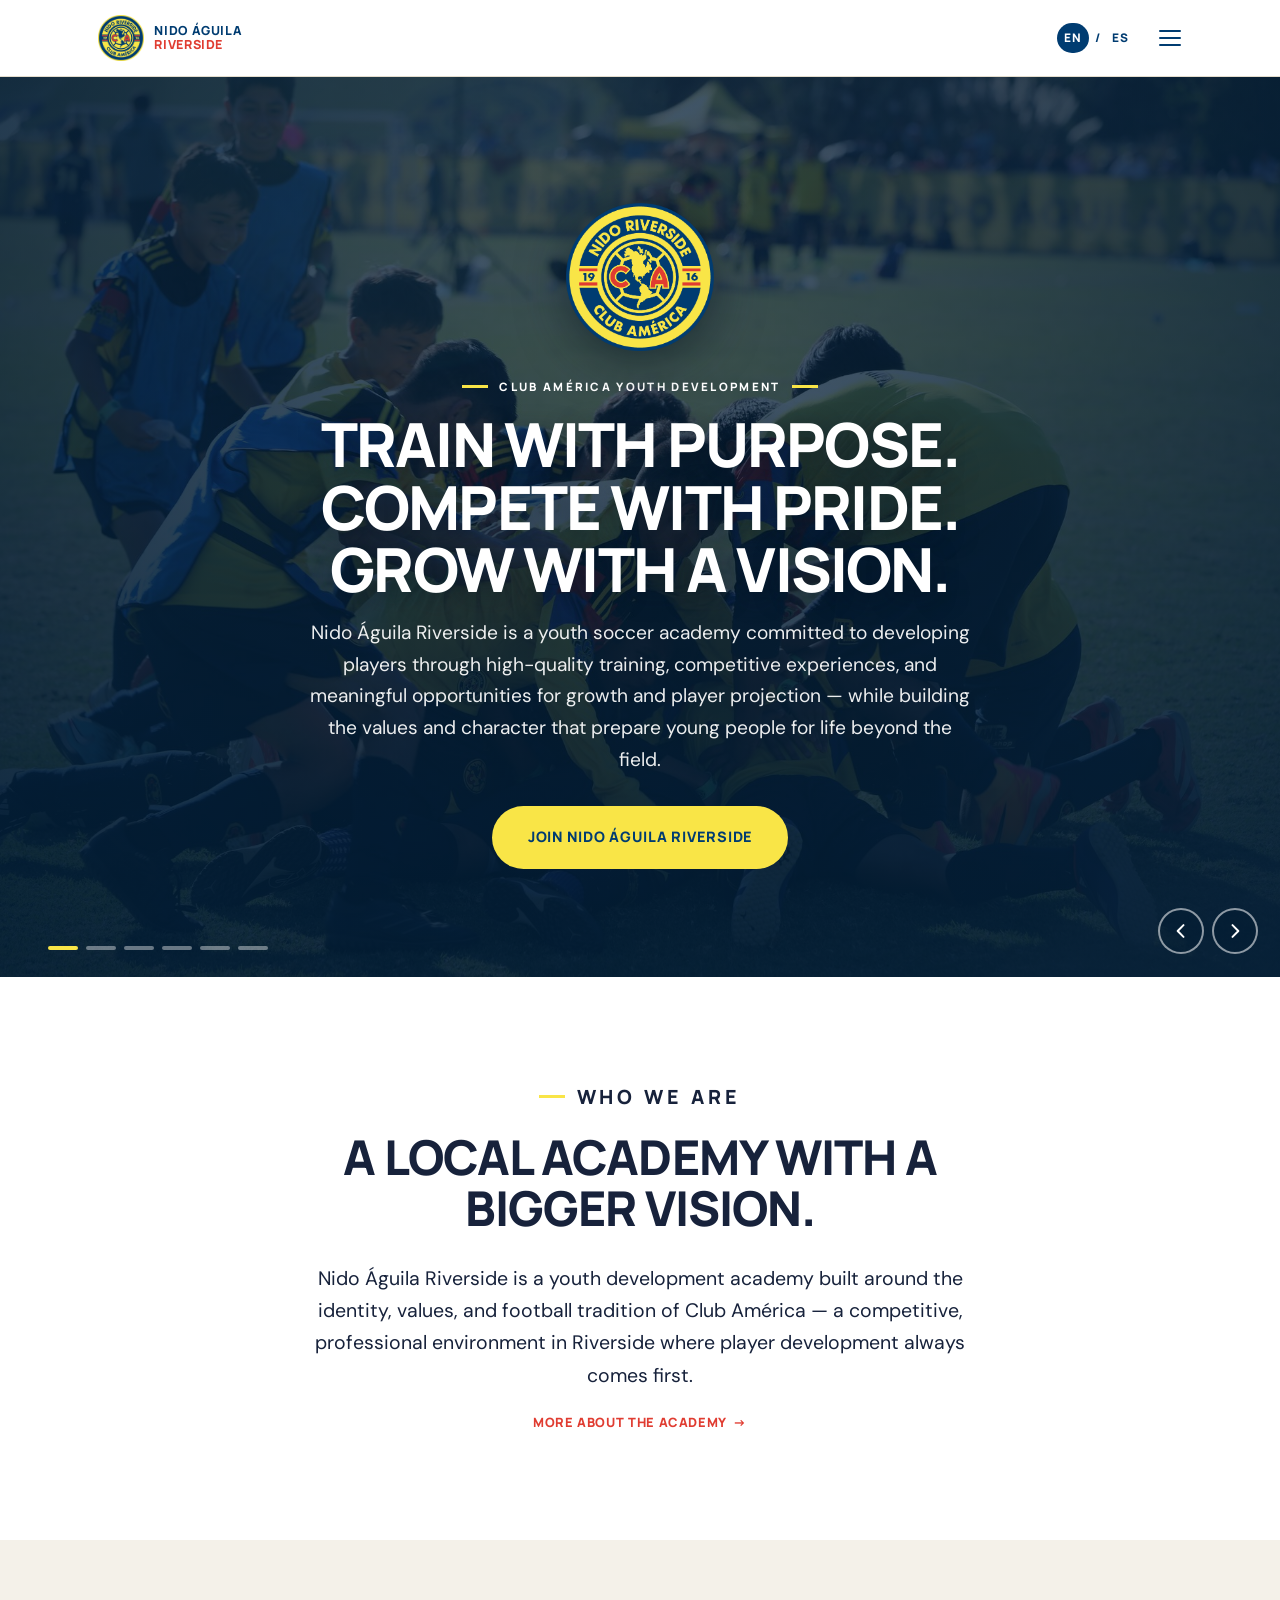
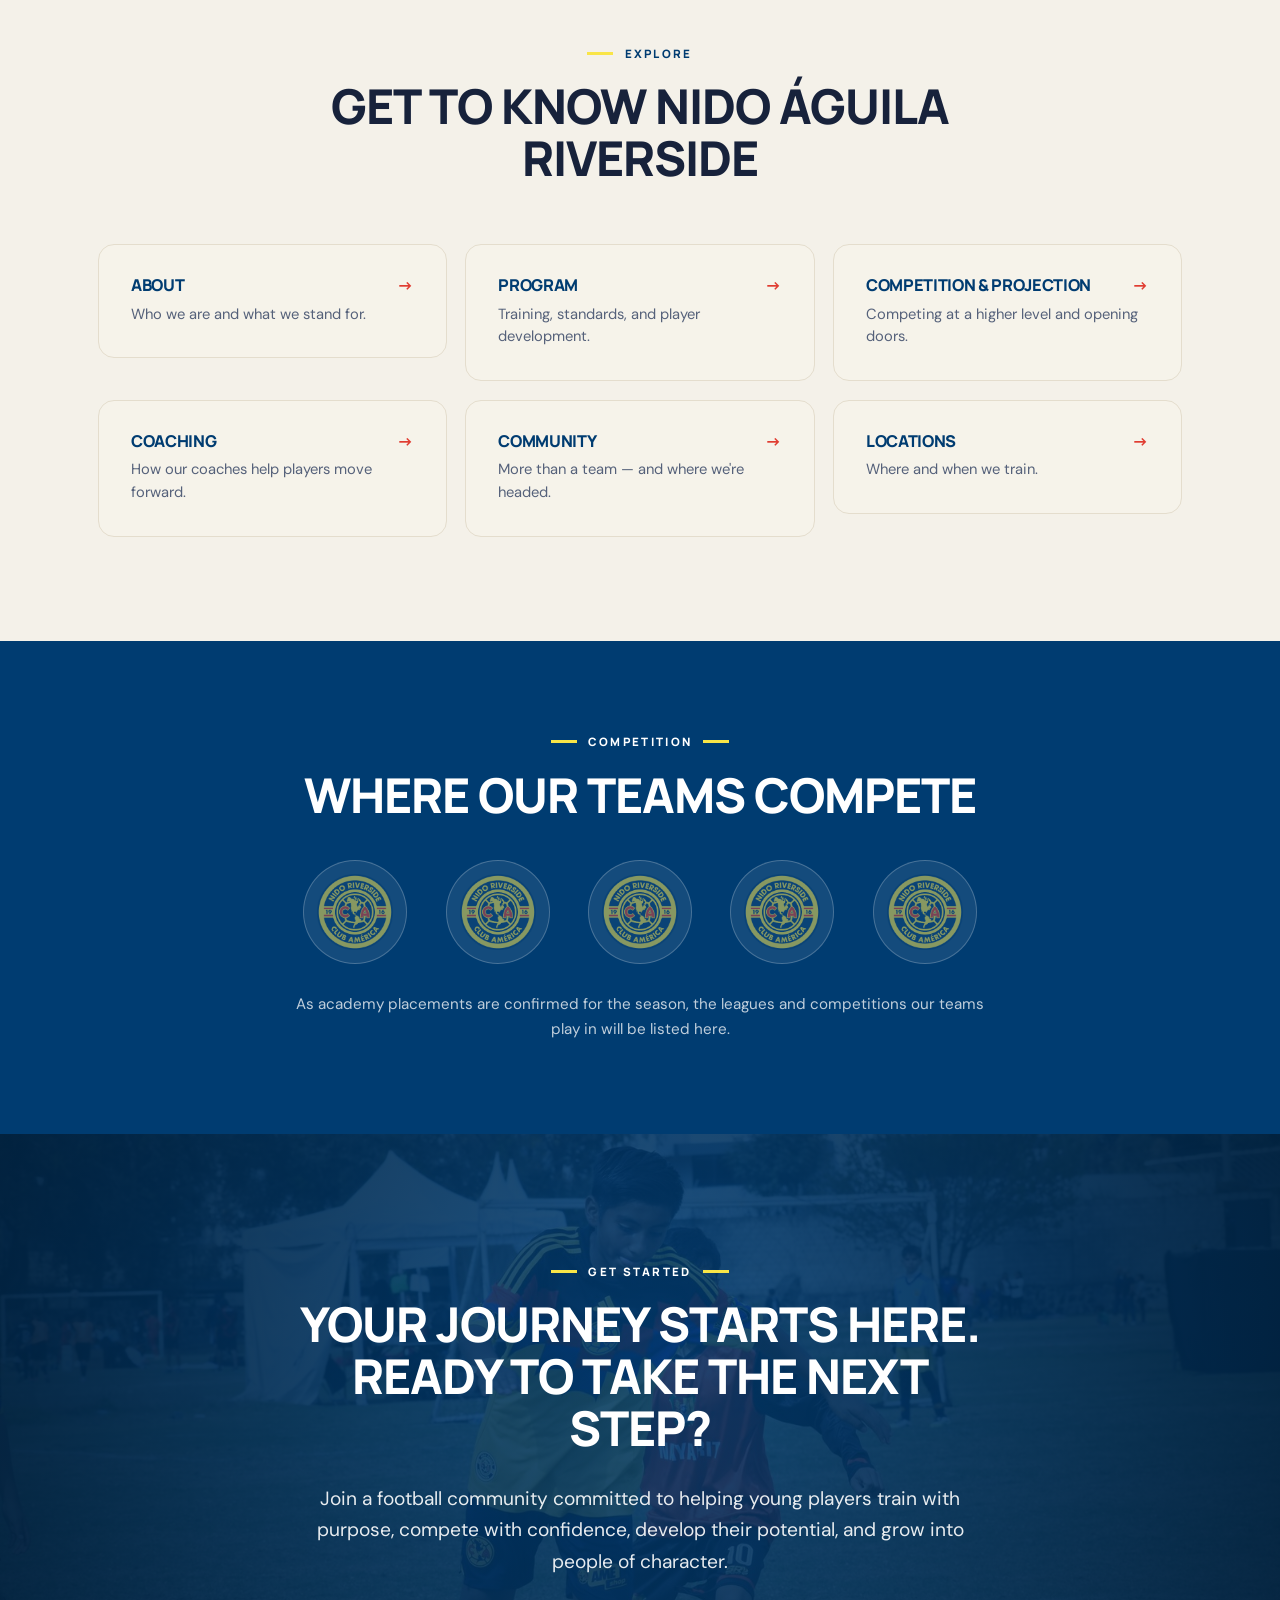
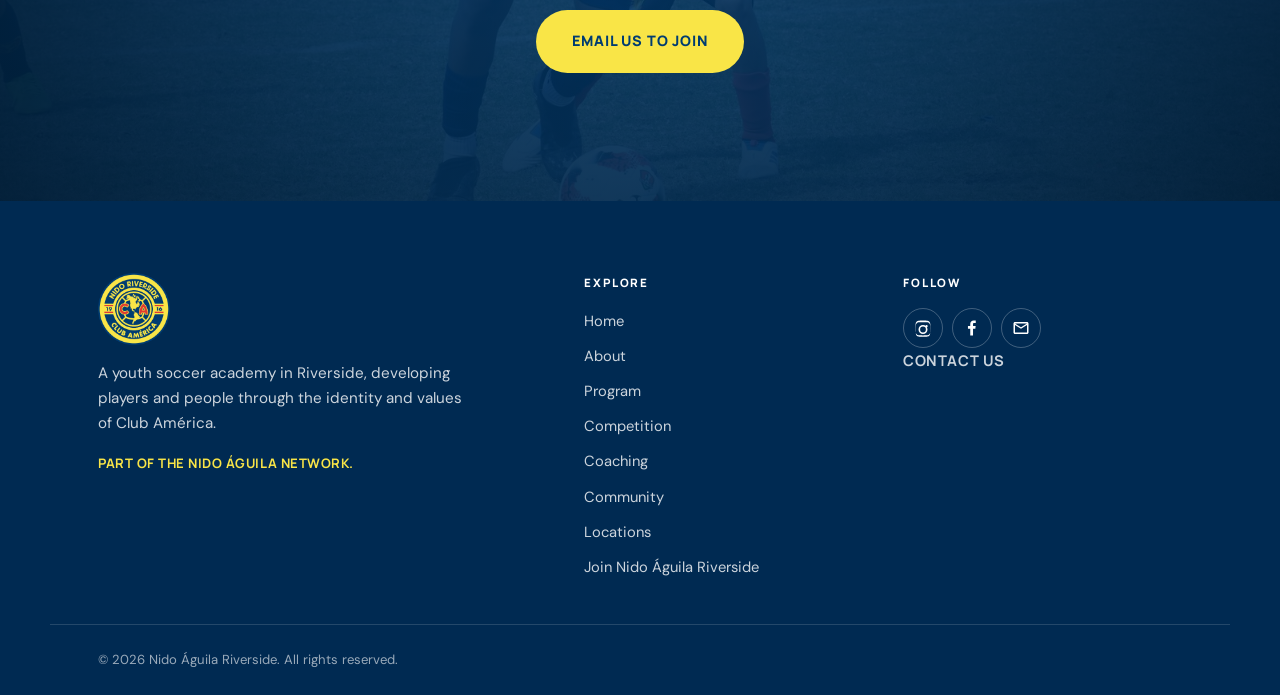
==== index.html @ 348e1729 "change settings" ====
<!doctype html>
<html lang="en">
<head>
  <meta charset="utf-8">
  <meta name="viewport" content="width=device-width, initial-scale=1">
  <title>Nido Águila Riverside | Youth Soccer Academy</title>
  <meta name="description" content="Nido Águila Riverside is a youth soccer academy in Riverside, California, developing players through high-quality training, competition, and the identity and values of Club América.">
  <link rel="canonical" href="https://YOURDOMAIN.com/">

  <meta property="og:type" content="website">
  <meta property="og:title" content="Nido Águila Riverside | Youth Soccer Academy">
  <meta property="og:description" content="Train with purpose. Compete with pride. Grow with a vision. A youth soccer academy in Riverside, California.">
  <meta property="og:url" content="https://YOURDOMAIN.com/">
  <meta property="og:image" content="https://YOURDOMAIN.com/assets/logos/nido-riverside-share.jpg">
  <meta property="og:image:width" content="1200">
  <meta property="og:image:height" content="630">
  <meta name="twitter:card" content="summary_large_image">
  <meta name="theme-color" content="#003c71">

  <link rel="icon" href="assets/favicon.ico" sizes="any">
  <link rel="icon" type="image/png" href="assets/icon-32.png" sizes="32x32">
  <link rel="apple-touch-icon" href="assets/apple-touch-icon.png">

  <link rel="preconnect" href="https://fonts.googleapis.com">
  <link rel="preconnect" href="https://fonts.gstatic.com" crossorigin>
  <link rel="stylesheet" href="https://fonts.googleapis.com/css2?family=DM+Sans:wght@400;500;700&family=Manrope:wght@500;600;700;800&display=swap">
  <link rel="stylesheet" href="css/style.css">

  <script type="application/ld+json">
  {
    "@context": "https://schema.org",
    "@type": "SportsOrganization",
    "name": "Nido Águila Riverside",
    "sport": "Soccer",
    "url": "https://YOURDOMAIN.com/",
    "logo": "https://YOURDOMAIN.com/assets/logos/nido-riverside-crest.png",
    "areaServed": "Riverside, California",
    "address": {
      "@type": "PostalAddress",
      "streetAddress": "Nichols Park, 5505 Dewey Ave",
      "addressLocality": "Riverside",
      "addressRegion": "CA",
      "postalCode": "92504",
      "addressCountry": "US"
    }
  }
  </script>

  <script src="js/layout.js" defer></script>
  <script src="js/i18n.js" defer></script>
  <script src="js/carousel.js" defer></script>
  <script src="js/main.js" defer></script>
</head>
<body data-page="home">
  <a class="skip-link" href="#main">Skip to content</a>

  <main id="main">

    <section class="hero" aria-label="Nido Águila Riverside">
      <div class="hero-carousel" data-carousel>
        <div class="hero-track">
          <img class="hero-slide is-active" alt="Nido Águila Riverside players celebrating a goal together"
               src="assets/pictures/0v1a9546.jpg"
               srcset="assets/pictures/0v1a9546-1024.jpg 1024w, assets/pictures/0v1a9546.jpg 1920w"
               sizes="100vw" width="1920" height="1280" loading="eager" fetchpriority="high">
          <img class="hero-slide" alt="A young player driving forward with the ball during a match"
               src="assets/pictures/dsc08009.jpg"
               srcset="assets/pictures/dsc08009-1024.jpg 1024w, assets/pictures/dsc08009.jpg 1920w"
               sizes="100vw" width="1920" height="1280" loading="lazy">
          <img class="hero-slide" alt="A player striking the ball on a bright training day"
               src="assets/pictures/dsc_0457.jpg"
               srcset="assets/pictures/dsc_0457-1024.jpg 1024w, assets/pictures/dsc_0457.jpg 1920w"
               sizes="100vw" width="1920" height="1280" loading="lazy">
          <img class="hero-slide" alt="Two players competing for the ball in a match"
               src="assets/pictures/dsc_0538.jpg"
               srcset="assets/pictures/dsc_0538-1024.jpg 1024w, assets/pictures/dsc_0538.jpg 1920w"
               sizes="100vw" width="1920" height="1280" loading="lazy">
          <img class="hero-slide" alt="A player dribbling at speed across the field"
               src="assets/pictures/dsc_0633.jpg"
               srcset="assets/pictures/dsc_0633-1024.jpg 1024w, assets/pictures/dsc_0633.jpg 1920w"
               sizes="100vw" width="1920" height="1280" loading="lazy">
          <img class="hero-slide" alt="A young player celebrating with arms wide open"
               src="assets/pictures/hjn06328.jpg"
               srcset="assets/pictures/hjn06328-1024.jpg 1024w, assets/pictures/hjn06328.jpg 1920w"
               sizes="100vw" width="1920" height="1280" loading="lazy">
        </div>

        <button type="button" class="carousel-arrow carousel-prev" data-carousel-prev data-i18n-aria-label="carousel.prev" aria-label="Previous slide">
          <svg viewBox="0 0 24 24" aria-hidden="true"><path d="M15 5l-7 7 7 7"/></svg>
        </button>
        <button type="button" class="carousel-arrow carousel-next" data-carousel-next data-i18n-aria-label="carousel.next" aria-label="Next slide">
          <svg viewBox="0 0 24 24" aria-hidden="true"><path d="M9 5l7 7-7 7"/></svg>
        </button>
        <div class="carousel-dots" data-carousel-dots></div>
      </div>

      <div class="hero-shade"></div>

      <div class="wrap hero-content">
        <img class="hero-crest" src="assets/logos/nido-riverside-crest-light.png" alt="Nido Águila Riverside" width="148" height="148">
        <p class="eyebrow eyebrow-ondark eyebrow-center" data-i18n="hero.eyebrow">Club América Youth Development · Riverside, CA</p>
        <h1 data-i18n="hero.title">Train with purpose. Compete with pride. Grow with a vision.</h1>
        <p class="lead" data-i18n="hero.body"></p>
        <a class="btn btn-primary btn-lg" href="join.html" data-i18n="hero.cta">Join Nido Águila Riverside</a>
      </div>
    </section>

    <section class="section home-intro">
      <div class="wrap">
        <div class="home-intro-inner">
          <p class="eyebrow" data-i18n="home.introEyebrow">Who We Are</p>
          <h2 data-i18n="home.introTitle"></h2>
          <p data-i18n="home.introText"></p>
          <a class="inline-link" href="about.html" data-i18n="home.introCta">More about the academy</a>
        </div>
      </div>
    </section>

    <section class="section section-alt">
      <div class="wrap">
        <header class="section-head section-head-center">
          <p class="eyebrow" data-i18n="explore.eyebrow">Explore</p>
          <h2 data-i18n="explore.title"></h2>
        </header>
        <ul class="explore-grid">
          <li>
            <a class="explore-card" href="about.html">
              <h3 data-i18n="explore.items.0.title"></h3>
              <p data-i18n="explore.items.0.text"></p>
            </a>
          </li>
          <li>
            <a class="explore-card" href="program.html">
              <h3 data-i18n="explore.items.1.title"></h3>
              <p data-i18n="explore.items.1.text"></p>
            </a>
          </li>
          <li>
            <a class="explore-card" href="competition.html">
              <h3 data-i18n="explore.items.2.title"></h3>
              <p data-i18n="explore.items.2.text"></p>
            </a>
          </li>
          <li>
            <a class="explore-card" href="coaching.html">
              <h3 data-i18n="explore.items.3.title"></h3>
              <p data-i18n="explore.items.3.text"></p>
            </a>
          </li>
          <li>
            <a class="explore-card" href="community.html">
              <h3 data-i18n="explore.items.4.title"></h3>
              <p data-i18n="explore.items.4.text"></p>
            </a>
          </li>
          <li>
            <a class="explore-card" href="locations.html">
              <h3 data-i18n="explore.items.5.title"></h3>
              <p data-i18n="explore.items.5.text"></p>
            </a>
          </li>
        </ul>
      </div>
    </section>

    <section class="leagues" id="leagues">
      <div class="wrap">
        <p class="eyebrow eyebrow-center" data-i18n="leagues.eyebrow">Competition</p>
        <h2 data-i18n="leagues.title"></h2>

        <!-- Placeholder badges. When league placements are confirmed, replace the
             src / alt of each item with the real league logo (drop the files in
             assets/logos/) and update the note text in js/i18n.js (leagues.note). -->
        <div class="league-row">
          <span class="league-badge"><img src="assets/logos/nido-riverside-crest-light.png" alt="League to be announced" width="104" height="104"></span>
          <span class="league-badge"><img src="assets/logos/nido-riverside-crest-light.png" alt="League to be announced" width="104" height="104"></span>
          <span class="league-badge"><img src="assets/logos/nido-riverside-crest-light.png" alt="League to be announced" width="104" height="104"></span>
          <span class="league-badge"><img src="assets/logos/nido-riverside-crest-light.png" alt="League to be announced" width="104" height="104"></span>
          <span class="league-badge"><img src="assets/logos/nido-riverside-crest-light.png" alt="League to be announced" width="104" height="104"></span>
        </div>

        <p class="note" data-i18n="leagues.note"></p>
      </div>
    </section>

    <section class="band band-cta">
      <div class="band-media">
        <img src="assets/pictures/dsc_0639.jpg" alt="A player on the ball during a competitive match" width="1600" height="1067" loading="lazy">
      </div>
      <div class="band-shade"></div>
      <div class="wrap band-content">
        <p class="eyebrow eyebrow-ondark eyebrow-center" data-i18n="join.eyebrow">Get Started</p>
        <h2 data-i18n="join.title"></h2>
        <p class="lead" data-i18n="join.body"></p>
        <a class="btn btn-primary btn-lg" href="join.html" data-i18n="join.cta">Join Nido Águila Riverside</a>
      </div>
    </section>

  </main>
</body>
</html>
---- css/style.css ----
/* ==========================================================================
   Nido Águila Riverside
   Palette and type are defined once here. Change these values to reskin
   the whole site. Colours are taken from the Club América / Nido Águila
   visual identity (navy, gold, red).
   ========================================================================== */

:root {
  --color-primary: #003c71;      /* Club América navy */
  --color-primary-deep: #002a52; /* darker navy for footer / hovers */
  --color-accent: #f9e547;       /* Club América gold */
  --color-accent-strong: #ffe94d;
  --color-red: #e03c31;          /* Club América red */

  --color-bg: #ffffff;
  --color-bg-warm: #f4f1e9;      /* warm off-white for alternating bands */
  --color-card: #f6f3ea;
  --color-ink: #17223b;
  --color-ink-soft: #55617a;
  --color-line: #e4ddcd;

  --font-heading: "Manrope", "Segoe UI", system-ui, -apple-system, Arial, sans-serif;
  --font-body: "DM Sans", "Segoe UI", system-ui, -apple-system, Arial, sans-serif;

  --wrap: 1180px;
  --header-h: 76px;
  --radius: 16px;
  --shadow: 0 22px 50px -24px rgba(0, 38, 71, 0.45);
}

/* --------------------------------------------------------------------------
   Base
   -------------------------------------------------------------------------- */

*,
*::before,
*::after {
  box-sizing: border-box;
}

html {
  scroll-behavior: smooth;
  overflow-x: clip;
}

body {
  margin: 0;
  background: var(--color-bg);
  color: var(--color-ink);
  font-family: var(--font-body);
  font-size: 1rem;
  line-height: 1.65;
  -webkit-font-smoothing: antialiased;
  overflow-x: clip;
}

img {
  max-width: 100%;
  height: auto;
  display: block;
}

a {
  color: var(--color-red);
  text-decoration-thickness: 1px;
  text-underline-offset: 2px;
}

h1,
h2,
h3 {
  font-family: var(--font-heading);
  font-weight: 800;
  line-height: 1.08;
  letter-spacing: -0.02em;
  text-transform: uppercase;
  margin: 0 0 0.6em;
}

h1 {
  font-size: clamp(2rem, 1.4rem + 3vw, 3.9rem);
  letter-spacing: -0.03em;
  line-height: 1.03;
}

h2 {
  font-size: clamp(1.85rem, 1.4rem + 2.1vw, 3rem);
}

p {
  margin: 0 0 1.1rem;
}

.wrap {
  width: 100%;
  max-width: var(--wrap);
  margin-inline: auto;
  padding-inline: clamp(20px, 5vw, 48px);
}

.skip-link {
  position: absolute;
  left: 16px;
  top: -60px;
  z-index: 200;
  background: var(--color-primary);
  color: #fff;
  padding: 10px 16px;
  border-radius: 0 0 8px 8px;
  text-decoration: none;
  transition: top 0.2s ease;
}

.skip-link:focus {
  top: 0;
}

/* --------------------------------------------------------------------------
   Shared pieces
   -------------------------------------------------------------------------- */

.eyebrow {
  display: flex;
  align-items: center;
  gap: 0.7rem;
  margin: 0 0 1.1rem;
  font-family: var(--font-heading);
  font-weight: 800;
  font-size: 0.72rem;
  letter-spacing: 0.2em;
  text-transform: uppercase;
  color: var(--color-primary);
}

.eyebrow::before {
  content: "";
  width: 26px;
  height: 3px;
  background: var(--color-accent);
  flex: none;
}

.eyebrow-ondark {
  color: #fff;
}

.eyebrow-center {
  justify-content: center;
}

.eyebrow-center::after {
  content: "";
  width: 26px;
  height: 3px;
  background: var(--color-accent);
  flex: none;
}

.lead {
  font-size: clamp(1.02rem, 0.98rem + 0.3vw, 1.2rem);
  line-height: 1.65;
  max-width: 60ch;
}

.btn {
  display: inline-flex;
  align-items: center;
  justify-content: center;
  gap: 0.5rem;
  font-family: var(--font-heading);
  font-weight: 800;
  font-size: 0.82rem;
  letter-spacing: 0.06em;
  text-transform: uppercase;
  padding: 0.95rem 1.7rem;
  border-radius: 999px;
  border: 2px solid var(--color-primary);
  background: var(--color-accent);
  color: var(--color-primary);
  text-decoration: none;
  white-space: nowrap;
  cursor: pointer;
  transition: transform 0.15s ease, background-color 0.15s ease, color 0.15s ease, box-shadow 0.15s ease;
}

.btn:hover {
  background: var(--color-primary);
  color: #fff;
  transform: translateY(-2px);
}

.btn:focus-visible {
  outline: 3px solid var(--color-primary);
  outline-offset: 3px;
}

.btn-lg {
  padding: 1.1rem 2.1rem;
  font-size: 0.9rem;
}

main > section[id] {
  scroll-margin-top: calc(var(--header-h) + 14px);
}

.section {
  padding: clamp(3.75rem, 2.5rem + 5vw, 7rem) 0;
}

.section-alt {
  background: var(--color-bg-warm);
}

.section-head {
  max-width: 46rem;
  margin-bottom: clamp(2.25rem, 1.5rem + 3vw, 3.75rem);
}

.section-head h2 {
  margin-bottom: 0;
}

/* --------------------------------------------------------------------------
   Header / navigation
   -------------------------------------------------------------------------- */

.site-header {
  position: sticky;
  top: 0;
  z-index: 100;
  background: #ffffff;
  border-bottom: 1px solid var(--color-line);
  transition: box-shadow 0.2s ease;
}

.site-header.is-scrolled {
  box-shadow: 0 10px 30px -18px rgba(0, 38, 71, 0.5);
}

.header-inner {
  display: flex;
  align-items: center;
  gap: 1.5rem;
  min-height: var(--header-h);
}

.brand {
  display: flex;
  align-items: center;
  gap: 0.65rem;
  text-decoration: none;
  color: var(--color-primary);
  flex: none;
}

.brand img {
  width: 46px;
  height: 46px;
}

.brand-text {
  display: flex;
  flex-direction: column;
  font-family: var(--font-heading);
  font-weight: 800;
  font-size: 0.78rem;
  line-height: 1.15;
  letter-spacing: 0.05em;
  text-transform: uppercase;
}

.brand-text strong {
  color: var(--color-red);
  font-weight: 800;
}

.site-nav {
  display: flex;
  align-items: center;
  gap: 1.6rem;
  margin-left: auto;
}

.site-nav ul {
  display: flex;
  align-items: center;
  gap: 1.4rem;
  margin: 0;
  padding: 0;
  list-style: none;
}

.site-nav ul a {
  position: relative;
  font-family: var(--font-heading);
  font-weight: 700;
  font-size: 0.76rem;
  letter-spacing: 0.05em;
  text-transform: uppercase;
  text-decoration: none;
  color: var(--color-primary);
  padding: 0.35rem 0;
}

.site-nav ul a::after {
  content: "";
  position: absolute;
  left: 0;
  bottom: 0;
  width: 100%;
  height: 3px;
  background: var(--color-accent);
  transform: scaleX(0);
  transform-origin: left;
  transition: transform 0.2s ease;
}

.site-nav ul a:hover {
  color: var(--color-red);
}

.site-nav ul a.is-current {
  color: var(--color-primary);
}

.site-nav ul a.is-active::after,
.site-nav ul a.is-current::after {
  transform: scaleX(1);
}

.nav-cta {
  padding: 0.62rem 1.15rem;
  font-size: 0.72rem;
}

.header-tools {
  display: flex;
  align-items: center;
  gap: 0.75rem;
  flex: none;
}

.lang-switch {
  display: inline-flex;
  align-items: center;
  gap: 0.35rem;
  font-family: var(--font-heading);
  font-weight: 800;
  font-size: 0.74rem;
  color: var(--color-primary);
}

.lang-switch button {
  border: 0;
  background: transparent;
  color: inherit;
  font: inherit;
  letter-spacing: 0.06em;
  padding: 0.3rem 0.45rem;
  border-radius: 999px;
  cursor: pointer;
  transition: background-color 0.15s ease, color 0.15s ease;
}

.lang-switch button:hover {
  color: var(--color-red);
}

.lang-switch button.is-active {
  background: var(--color-primary);
  color: #fff;
}

.lang-switch button:focus-visible {
  outline: 2px solid var(--color-primary);
  outline-offset: 2px;
}

.menu-toggle {
  display: none;
  width: 44px;
  height: 44px;
  border: 0;
  background: transparent;
  align-items: center;
  justify-content: center;
  cursor: pointer;
}

.menu-icon {
  position: relative;
  display: block;
  width: 22px;
  height: 2px;
  background: var(--color-primary);
  border-radius: 2px;
  transition: background-color 0.2s ease;
}

.menu-icon::before,
.menu-icon::after {
  content: "";
  position: absolute;
  left: 0;
  width: 22px;
  height: 2px;
  background: var(--color-primary);
  border-radius: 2px;
  transition: transform 0.25s ease;
}

.menu-icon::before {
  top: -7px;
}

.menu-icon::after {
  top: 7px;
}

.menu-toggle[aria-expanded="true"] .menu-icon {
  background: transparent;
}

.menu-toggle[aria-expanded="true"] .menu-icon::before {
  transform: translateY(7px) rotate(45deg);
}

.menu-toggle[aria-expanded="true"] .menu-icon::after {
  transform: translateY(-7px) rotate(-45deg);
}

.nav-backdrop {
  display: none;
}

/* --------------------------------------------------------------------------
   Hero
   -------------------------------------------------------------------------- */

.hero {
  position: relative;
  display: flex;
  align-items: center;
  justify-content: center;
  min-height: min(92vh, 880px);
  background: var(--color-primary);
  color: #fff;
  overflow: hidden;
  text-align: center;
}

.hero-carousel,
.hero-track {
  position: absolute;
  inset: 0;
}

.hero-slide {
  position: absolute;
  inset: 0;
  width: 100%;
  height: 100%;
  object-fit: cover;
  opacity: 0;
  transition: opacity 1s ease;
}

.hero-slide.is-active {
  opacity: 1;
}

.hero-shade {
  position: absolute;
  inset: 0;
  background:
    linear-gradient(rgba(0, 27, 51, 0.58), rgba(0, 27, 51, 0.82)),
    radial-gradient(circle at 50% 42%, rgba(0, 27, 51, 0.15), rgba(0, 27, 51, 0.72));
}

.hero-content {
  position: relative;
  z-index: 2;
  min-width: 0;
  max-width: 760px;
  margin-inline: auto;
  padding-top: clamp(6.5rem, 14vh, 10rem);
  padding-bottom: clamp(5rem, 12vh, 8rem);
}

.hero-crest {
  width: clamp(96px, 15vw, 148px);
  height: auto;
  margin: 0 auto 1.6rem;
  filter: drop-shadow(0 10px 24px rgba(0, 12, 26, 0.5));
}

.hero-content .eyebrow {
  justify-content: center;
}

.hero-content h1 {
  margin-bottom: 1rem;
  text-shadow: 0 6px 26px rgba(0, 15, 30, 0.45);
}

.hero-content .lead {
  margin-inline: auto;
  color: rgba(255, 255, 255, 0.92);
  margin-bottom: 1.9rem;
}

.hero .btn,
.band .btn {
  border-color: transparent;
}

.hero .btn:hover,
.band .btn:hover {
  background: #fff;
  color: var(--color-primary);
}

/* carousel controls */

.carousel-arrow {
  position: absolute;
  bottom: 1.4rem;
  z-index: 4;
  width: 46px;
  height: 46px;
  border: 2px solid rgba(255, 255, 255, 0.55);
  border-radius: 50%;
  background: rgba(0, 27, 51, 0.35);
  color: #fff;
  display: grid;
  place-items: center;
  cursor: pointer;
  transition: background-color 0.15s ease, border-color 0.15s ease;
}

.carousel-arrow svg {
  width: 20px;
  height: 20px;
  fill: none;
  stroke: currentColor;
  stroke-width: 2.4;
  stroke-linecap: round;
  stroke-linejoin: round;
}

.carousel-arrow:hover {
  background: var(--color-primary);
  border-color: #fff;
}

.carousel-arrow:focus-visible {
  outline: 3px solid var(--color-accent);
  outline-offset: 2px;
}

.carousel-prev {
  right: calc(1.4rem + 54px);
}

.carousel-next {
  right: 1.4rem;
}

.carousel-dots {
  position: absolute;
  left: clamp(20px, 5vw, 48px);
  bottom: 1.7rem;
  z-index: 4;
  display: flex;
  gap: 0.5rem;
}

.carousel-dots button {
  width: 30px;
  height: 4px;
  padding: 0;
  border: 0;
  border-radius: 999px;
  background: rgba(255, 255, 255, 0.4);
  cursor: pointer;
  transition: background-color 0.2s ease;
}

.carousel-dots button.is-active {
  background: var(--color-accent);
}

.carousel-dots button:focus-visible {
  outline: 2px solid #fff;
  outline-offset: 3px;
}

/* --------------------------------------------------------------------------
   Split sections (text + image)
   -------------------------------------------------------------------------- */

.split {
  display: grid;
  grid-template-columns: 1.02fr 0.98fr;
  align-items: center;
  gap: clamp(2rem, 1rem + 5vw, 4.5rem);
}

.split-reverse .split-media {
  order: 2;
}

.split-media {
  position: relative;
  aspect-ratio: 5 / 4;
  border-radius: var(--radius);
  overflow: hidden;
  box-shadow: var(--shadow);
}

.split-media img {
  width: 100%;
  height: 100%;
  object-fit: cover;
}

.split-copy p:last-child {
  margin-bottom: 0;
}

#competition .split-media {
  aspect-ratio: 4 / 5;
  max-width: 420px;
  margin-inline: auto;
}

.callout {
  margin: clamp(2.5rem, 1.5rem + 3vw, 4rem) 0 0;
  padding: clamp(1.5rem, 1rem + 2vw, 2.25rem) clamp(1.5rem, 1rem + 3vw, 2.75rem);
  border-left: 6px solid var(--color-accent);
  border-radius: 6px;
  background: var(--color-primary);
  color: #fff;
  font-family: var(--font-heading);
  font-weight: 800;
  font-size: clamp(1.25rem, 1rem + 1.6vw, 1.95rem);
  line-height: 1.2;
  letter-spacing: -0.01em;
  text-transform: uppercase;
  max-width: 60rem;
}

/* --------------------------------------------------------------------------
   Feature card grids
   -------------------------------------------------------------------------- */

.card-grid {
  display: grid;
  grid-template-columns: repeat(auto-fit, minmax(270px, 1fr));
  gap: 1.15rem;
  margin: 0;
  padding: 0;
  list-style: none;
  counter-reset: none;
}

.feature-card {
  position: relative;
  padding: clamp(1.5rem, 1rem + 1.5vw, 2.1rem);
  background: var(--color-card);
  border: 1px solid var(--color-line);
  border-radius: var(--radius);
  overflow: hidden;
  transition: transform 0.18s ease, border-color 0.18s ease, background-color 0.18s ease, box-shadow 0.18s ease;
}

.feature-card::before {
  content: "";
  position: absolute;
  left: 0;
  top: 0;
  width: 100%;
  height: 4px;
  background: var(--color-accent);
  transform: scaleX(0);
  transform-origin: left;
  transition: transform 0.25s ease;
}

.feature-card:hover {
  transform: translateY(-4px);
  background: #fff;
  border-color: var(--color-primary);
  box-shadow: var(--shadow);
}

.feature-card:hover::before {
  transform: scaleX(1);
}

.feature-num {
  font-family: var(--font-heading);
  font-weight: 800;
  font-size: clamp(1.9rem, 1.4rem + 1.6vw, 2.6rem);
  line-height: 1;
  color: var(--color-accent);
  -webkit-text-stroke: 1.5px var(--color-primary);
  display: block;
  margin-bottom: 0.7rem;
}

.feature-card h3 {
  font-size: 1.02rem;
  letter-spacing: 0.01em;
  color: var(--color-primary);
  margin-bottom: 0.5rem;
}

.feature-card p {
  margin: 0;
  font-size: 0.95rem;
  line-height: 1.6;
  color: var(--color-ink-soft);
}

/* --------------------------------------------------------------------------
   Training locations
   -------------------------------------------------------------------------- */

.map-frame {
  position: relative;
  aspect-ratio: 5 / 4;
  border-radius: var(--radius);
  overflow: hidden;
  box-shadow: var(--shadow);
  background: var(--color-card);
}

.map-frame iframe {
  position: absolute;
  inset: 0;
  width: 100%;
  height: 100%;
  border: 0;
}

.place-name {
  font-family: var(--font-heading);
  font-weight: 700;
  font-size: 1.1rem;
  color: var(--color-primary);
}

.detail-list {
  margin: 0 0 1.6rem;
  display: grid;
  gap: 0.9rem;
}

.detail-list div {
  border-top: 1px solid var(--color-line);
  padding-top: 0.7rem;
}

.detail-list dt {
  font-family: var(--font-heading);
  font-weight: 800;
  font-size: 0.7rem;
  letter-spacing: 0.16em;
  text-transform: uppercase;
  color: var(--color-ink-soft);
  margin-bottom: 0.15rem;
}

.detail-list dd {
  margin: 0;
  font-size: 1.05rem;
  color: var(--color-ink);
}

.fine-print {
  margin: 1.2rem 0 0;
  font-size: 0.85rem;
  color: var(--color-ink-soft);
}

/* --------------------------------------------------------------------------
   Full-bleed bands (vision, final call to action)
   -------------------------------------------------------------------------- */

.band {
  position: relative;
  padding: clamp(4.5rem, 3rem + 8vw, 8rem) 0;
  background: var(--color-primary);
  color: #fff;
  overflow: hidden;
  text-align: center;
}

.band-media {
  position: absolute;
  inset: 0;
}

.band-media img {
  width: 100%;
  height: 100%;
  object-fit: cover;
  opacity: 0.22;
}

.band-shade {
  position: absolute;
  inset: 0;
  background: radial-gradient(circle at 50% 30%, rgba(0, 60, 113, 0.35), rgba(0, 27, 51, 0.9));
}

.band-content {
  position: relative;
  max-width: 780px;
}

.band-content .eyebrow {
  justify-content: center;
}

.band-content .lead {
  margin-inline: auto;
  color: rgba(255, 255, 255, 0.9);
}

.band-closing {
  margin: 1.6rem 0 0;
  font-family: var(--font-heading);
  font-weight: 800;
  font-size: clamp(1.1rem, 0.9rem + 1.4vw, 1.7rem);
  letter-spacing: 0.01em;
  text-transform: uppercase;
  color: var(--color-accent);
}

.band-cta .band-content .lead {
  margin-bottom: 2rem;
}

/* --------------------------------------------------------------------------
   Footer
   -------------------------------------------------------------------------- */

.site-footer {
  background: var(--color-primary-deep);
  color: rgba(255, 255, 255, 0.8);
  padding-top: clamp(3rem, 2rem + 4vw, 4.5rem);
}

.footer-grid {
  display: grid;
  grid-template-columns: 1.6fr 1fr 1fr;
  gap: 2.5rem;
  padding-bottom: 2.75rem;
}

.footer-brand img {
  width: 72px;
  height: 72px;
  margin-bottom: 1rem;
}

.footer-brand p {
  max-width: 38ch;
  font-size: 0.95rem;
}

.footer-network {
  color: var(--color-accent);
  font-size: 0.82rem !important;
  font-family: var(--font-heading);
  font-weight: 700;
  letter-spacing: 0.04em;
  text-transform: uppercase;
}

.footer-label {
  font-family: var(--font-heading);
  font-weight: 800;
  font-size: 0.72rem;
  letter-spacing: 0.16em;
  text-transform: uppercase;
  color: #fff;
  margin-bottom: 1rem;
}

.footer-col ul {
  list-style: none;
  margin: 0;
  padding: 0;
  display: grid;
  gap: 0.55rem;
}

.footer-col a {
  color: rgba(255, 255, 255, 0.8);
  text-decoration: none;
  font-size: 0.92rem;
}

.footer-col a:hover {
  color: #fff;
}

.social {
  display: flex !important;
  gap: 0.6rem;
  margin-bottom: 1.1rem;
}

.social a {
  width: 40px;
  height: 40px;
  border: 1px solid rgba(255, 255, 255, 0.25);
  border-radius: 50%;
  display: grid;
  place-items: center;
  transition: background-color 0.15s ease, border-color 0.15s ease;
}

.social a:hover {
  background: var(--color-accent);
  border-color: var(--color-accent);
}

.social svg {
  width: 18px;
  height: 18px;
  fill: #fff;
}

.social a:hover svg {
  fill: var(--color-primary);
}

.footer-contact {
  color: #fff;
  font-family: var(--font-heading);
  font-weight: 700;
  font-size: 0.85rem;
  text-transform: uppercase;
  letter-spacing: 0.04em;
}

.footer-bottom {
  border-top: 1px solid rgba(255, 255, 255, 0.14);
  padding-block: 1.5rem;
}

.footer-bottom p {
  margin: 0;
  font-size: 0.82rem;
  color: rgba(255, 255, 255, 0.6);
}

/* --------------------------------------------------------------------------
   Back-to-top button
   -------------------------------------------------------------------------- */

.to-top {
  position: fixed;
  right: clamp(16px, 4vw, 30px);
  bottom: clamp(16px, 4vw, 30px);
  z-index: 60;
  width: 48px;
  height: 48px;
  display: grid;
  place-items: center;
  border: 0;
  border-radius: 50%;
  background: var(--color-primary);
  color: #fff;
  cursor: pointer;
  opacity: 0;
  transform: translateY(14px);
  pointer-events: none;
  box-shadow: 0 12px 28px -10px rgba(0, 38, 71, 0.6);
  transition: opacity 0.25s ease, transform 0.25s ease, background-color 0.15s ease;
}

.to-top.is-visible {
  opacity: 1;
  transform: none;
  pointer-events: auto;
}

.to-top:hover {
  background: var(--color-primary-deep);
}

.to-top:focus-visible {
  outline: 3px solid var(--color-accent);
  outline-offset: 3px;
}

.to-top svg {
  width: 20px;
  height: 20px;
  fill: none;
  stroke: currentColor;
  stroke-width: 2.4;
  stroke-linecap: round;
  stroke-linejoin: round;
}

/* --------------------------------------------------------------------------
   Interior page hero + back-to-home
   -------------------------------------------------------------------------- */

.page-hero {
  position: relative;
  background: var(--color-primary);
  color: #fff;
  text-align: center;
  overflow: hidden;
  padding: clamp(6.5rem, 5rem + 8vw, 9.5rem) 0 clamp(2.75rem, 2rem + 3vw, 4rem);
}

.page-hero-media {
  position: absolute;
  inset: 0;
}

.page-hero-media img {
  width: 100%;
  height: 100%;
  object-fit: cover;
  opacity: 0.22;
}

.page-hero::after {
  content: "";
  position: absolute;
  inset: 0;
  background: radial-gradient(circle at 50% 0%, rgba(255, 255, 255, 0.07), transparent 55%);
}

.page-hero .wrap {
  position: relative;
  z-index: 1;
}

.page-hero .eyebrow {
  color: #fff;
}

.page-hero h1 {
  margin: 0 auto;
  max-width: 20ch;
  font-size: clamp(1.9rem, 1.5rem + 2.4vw, 3.3rem);
}

.page-hero .lead {
  margin: 1.1rem auto 0;
  color: rgba(255, 255, 255, 0.88);
}

.back-top-bar {
  padding-top: clamp(1.75rem, 1rem + 2vw, 2.5rem);
}

.back-top-bar + .section {
  padding-top: clamp(2rem, 1.25rem + 2.5vw, 3.25rem);
}

.page-actions {
  text-align: center;
  padding-top: clamp(1rem, 2vw, 2rem);
  padding-bottom: clamp(3.5rem, 2.5rem + 4vw, 6rem);
}

.back-home {
  display: inline-flex;
  align-items: center;
  gap: 0.55rem;
  font-family: var(--font-heading);
  font-weight: 800;
  font-size: 0.8rem;
  letter-spacing: 0.06em;
  text-transform: uppercase;
  padding: 0.9rem 1.7rem;
  border-radius: 999px;
  border: 2px solid var(--color-primary);
  background: transparent;
  color: var(--color-primary);
  text-decoration: none;
  transition: background-color 0.15s ease, color 0.15s ease, transform 0.15s ease;
}

.back-home:hover {
  background: var(--color-primary);
  color: #fff;
  transform: translateY(-2px);
}

.back-home:focus-visible {
  outline: 3px solid var(--color-primary);
  outline-offset: 3px;
}

.back-home svg {
  width: 16px;
  height: 16px;
  fill: none;
  stroke: currentColor;
  stroke-width: 2.6;
  stroke-linecap: round;
  stroke-linejoin: round;
}

.back-home-top {
  display: inline-flex;
  align-items: center;
  gap: 0.4rem;
  font-family: var(--font-heading);
  font-weight: 700;
  font-size: 0.76rem;
  letter-spacing: 0.05em;
  text-transform: uppercase;
  color: var(--color-ink-soft);
  text-decoration: none;
}

.back-home-top:hover {
  color: var(--color-primary);
}

.back-home-top svg {
  width: 14px;
  height: 14px;
  fill: none;
  stroke: currentColor;
  stroke-width: 2.6;
  stroke-linecap: round;
  stroke-linejoin: round;
}

/* --------------------------------------------------------------------------
   Home: intro + explore grid
   -------------------------------------------------------------------------- */

.section-head-center {
  margin-inline: auto;
  text-align: center;
}

.section-head-center .eyebrow {
  justify-content: center;
}

.home-intro {
  text-align: center;
}

.home-intro-inner {
  max-width: 44rem;
  margin: 0 auto;
}

.home-intro-inner .eyebrow {
  justify-content: center;
}

.home-intro-inner p {
  font-size: clamp(1.05rem, 1rem + 0.4vw, 1.22rem);
  color: var(--color-ink);
}

.home-intro-inner .fine-print {
  font-size: 0.9rem;
  color: var(--color-ink-soft);
}

.home-intro-inner .btn {
  margin-top: 0.5rem;
}

.inline-link {
  display: inline-flex;
  align-items: center;
  gap: 0.4rem;
  font-family: var(--font-heading);
  font-weight: 800;
  font-size: 0.8rem;
  letter-spacing: 0.05em;
  text-transform: uppercase;
  color: var(--color-red);
  text-decoration: none;
}

.inline-link::after {
  content: "→";
  transition: transform 0.18s ease;
}

.inline-link:hover::after {
  transform: translateX(4px);
}

.explore-grid {
  display: grid;
  grid-template-columns: repeat(auto-fit, minmax(260px, 1fr));
  gap: 1.15rem;
  margin: 0;
  padding: 0;
  list-style: none;
}

.explore-card {
  display: flex;
  flex-direction: column;
  gap: 0.5rem;
  padding: clamp(1.5rem, 1rem + 1.5vw, 2rem);
  background: var(--color-card);
  border: 1px solid var(--color-line);
  border-radius: var(--radius);
  text-decoration: none;
  color: inherit;
  transition: transform 0.18s ease, border-color 0.18s ease, background-color 0.18s ease, box-shadow 0.18s ease;
}

.explore-card:hover {
  transform: translateY(-4px);
  background: #fff;
  border-color: var(--color-primary);
  box-shadow: var(--shadow);
}

.explore-card h3 {
  display: flex;
  align-items: center;
  justify-content: space-between;
  gap: 0.6rem;
  margin: 0;
  font-size: 1.02rem;
  color: var(--color-primary);
}

.explore-card h3::after {
  content: "→";
  color: var(--color-red);
  transition: transform 0.18s ease;
}

.explore-card:hover h3::after {
  transform: translateX(4px);
}

.explore-card p {
  margin: 0;
  font-size: 0.92rem;
  line-height: 1.55;
  color: var(--color-ink-soft);
}

/* --------------------------------------------------------------------------
   Leagues
   -------------------------------------------------------------------------- */

.leagues {
  background: var(--color-primary);
  color: #fff;
  text-align: center;
  padding: clamp(3.5rem, 2.5rem + 4vw, 6rem) 0;
}

.leagues .eyebrow {
  color: #fff;
}

.leagues h2 {
  color: #fff;
}

.league-row {
  display: flex;
  flex-wrap: wrap;
  justify-content: center;
  align-items: center;
  gap: clamp(1.1rem, 3vw, 2.5rem);
  margin: 2.5rem 0 1.75rem;
}

.league-badge {
  width: clamp(74px, 12vw, 104px);
  height: clamp(74px, 12vw, 104px);
  border-radius: 50%;
  background: rgba(255, 255, 255, 0.08);
  border: 1px solid rgba(255, 255, 255, 0.22);
  display: grid;
  place-items: center;
  padding: 13px;
}

.league-badge img {
  width: 100%;
  height: 100%;
  object-fit: contain;
  opacity: 0.5;
}

.leagues .note {
  max-width: 44rem;
  margin: 0 auto;
  color: rgba(255, 255, 255, 0.75);
  font-size: 0.95rem;
}

/* --------------------------------------------------------------------------
   Reveal on scroll
   -------------------------------------------------------------------------- */

.will-reveal {
  opacity: 0;
  transform: translateY(20px);
  transition: opacity 0.6s ease, transform 0.6s ease;
}

.will-reveal.is-revealed {
  opacity: 1;
  transform: none;
}

/* --------------------------------------------------------------------------
   Responsive
   -------------------------------------------------------------------------- */

@media (max-width: 1280px) {
  .site-nav {
    position: fixed;
    top: var(--header-h);
    right: 0;
    bottom: 0;
    width: min(330px, 82vw);
    margin: 0;
    flex-direction: column;
    align-items: stretch;
    justify-content: flex-start;
    gap: 0;
    padding: 1.75rem 1.9rem 2rem;
    background: var(--color-primary);
    border-left: 1px solid rgba(255, 255, 255, 0.12);
    transform: translateX(100%);
    visibility: hidden;
    overflow-y: auto;
    overscroll-behavior: contain;
    transition: transform 0.3s ease, visibility 0s linear 0.3s;
  }

  .site-nav.is-open {
    transform: none;
    visibility: visible;
    transition: transform 0.3s ease, visibility 0s;
  }

  .site-nav ul {
    flex-direction: column;
    align-items: stretch;
    gap: 0;
  }

  .site-nav ul li {
    border-bottom: 1px solid rgba(255, 255, 255, 0.14);
  }

  .site-nav ul a {
    display: block;
    padding: 0.95rem 0;
    font-size: 1rem;
    color: #fff;
  }

  .site-nav ul a::after {
    display: none;
  }

  .site-nav ul a.is-active,
  .site-nav ul a.is-current {
    color: var(--color-accent);
  }

  .nav-cta {
    margin-top: 1.6rem;
    align-self: flex-start;
  }

  .site-nav .nav-cta:hover {
    background: #fff;
    color: var(--color-primary);
  }

  .header-tools {
    margin-left: auto;
  }

  .menu-toggle {
    display: inline-flex;
    margin-right: -10px;
  }

  body.nav-open {
    overflow: hidden;
  }

  body.nav-open .nav-backdrop {
    display: block;
    position: fixed;
    inset: 0;
    z-index: 80;
    background: rgba(0, 20, 40, 0.45);
  }
}

@media (max-width: 860px) {
  .split {
    grid-template-columns: 1fr;
    gap: 1.75rem;
  }

  .split-reverse .split-media {
    order: 0;
  }

  .split-media,
  .map-frame {
    aspect-ratio: 3 / 2;
  }

  #competition .split-media {
    aspect-ratio: 3 / 2;
    max-width: none;
  }

  .footer-grid {
    grid-template-columns: 1fr 1fr;
  }

  .footer-brand {
    grid-column: 1 / -1;
  }
}

@media (max-width: 560px) {
  .brand-text {
    font-size: 0.7rem;
  }

  .header-inner {
    gap: 0.75rem;
  }

  .eyebrow {
    letter-spacing: 0.14em;
    font-size: 0.68rem;
  }

  .section {
    padding: 3rem 0;
  }

  .band {
    padding: 3.75rem 0;
  }

  .callout {
    margin-top: 2.25rem;
  }

  .carousel-dots {
    bottom: 1.3rem;
  }

  .carousel-arrow {
    bottom: 1rem;
  }

  .footer-grid {
    grid-template-columns: 1fr;
    gap: 2rem;
  }
}

@media (prefers-reduced-motion: reduce) {
  html {
    scroll-behavior: auto;
  }

  *,
  *::before,
  *::after {
    animation-duration: 0.001ms !important;
    transition-duration: 0.001ms !important;
  }

  .will-reveal {
    opacity: 1;
    transform: none;
  }

  .hero-slide {
    transition: opacity 0.001ms;
  }
}
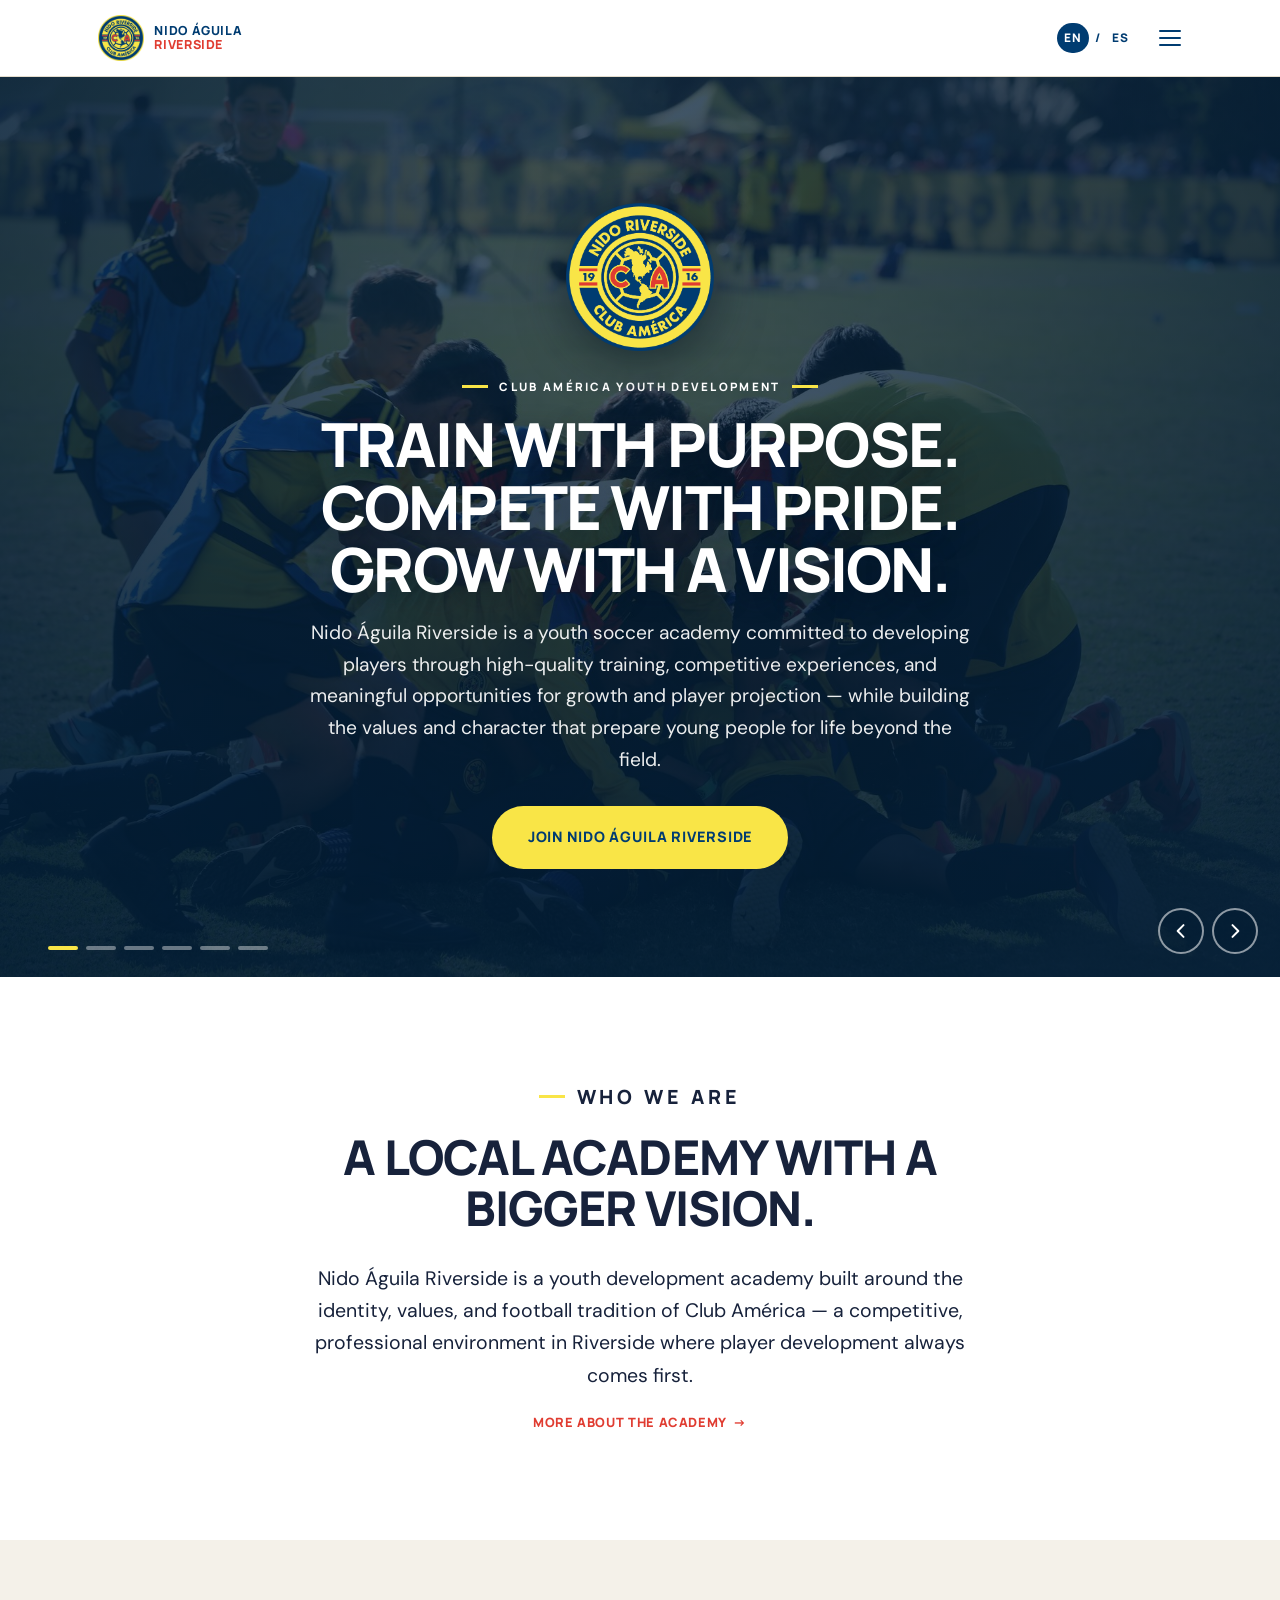
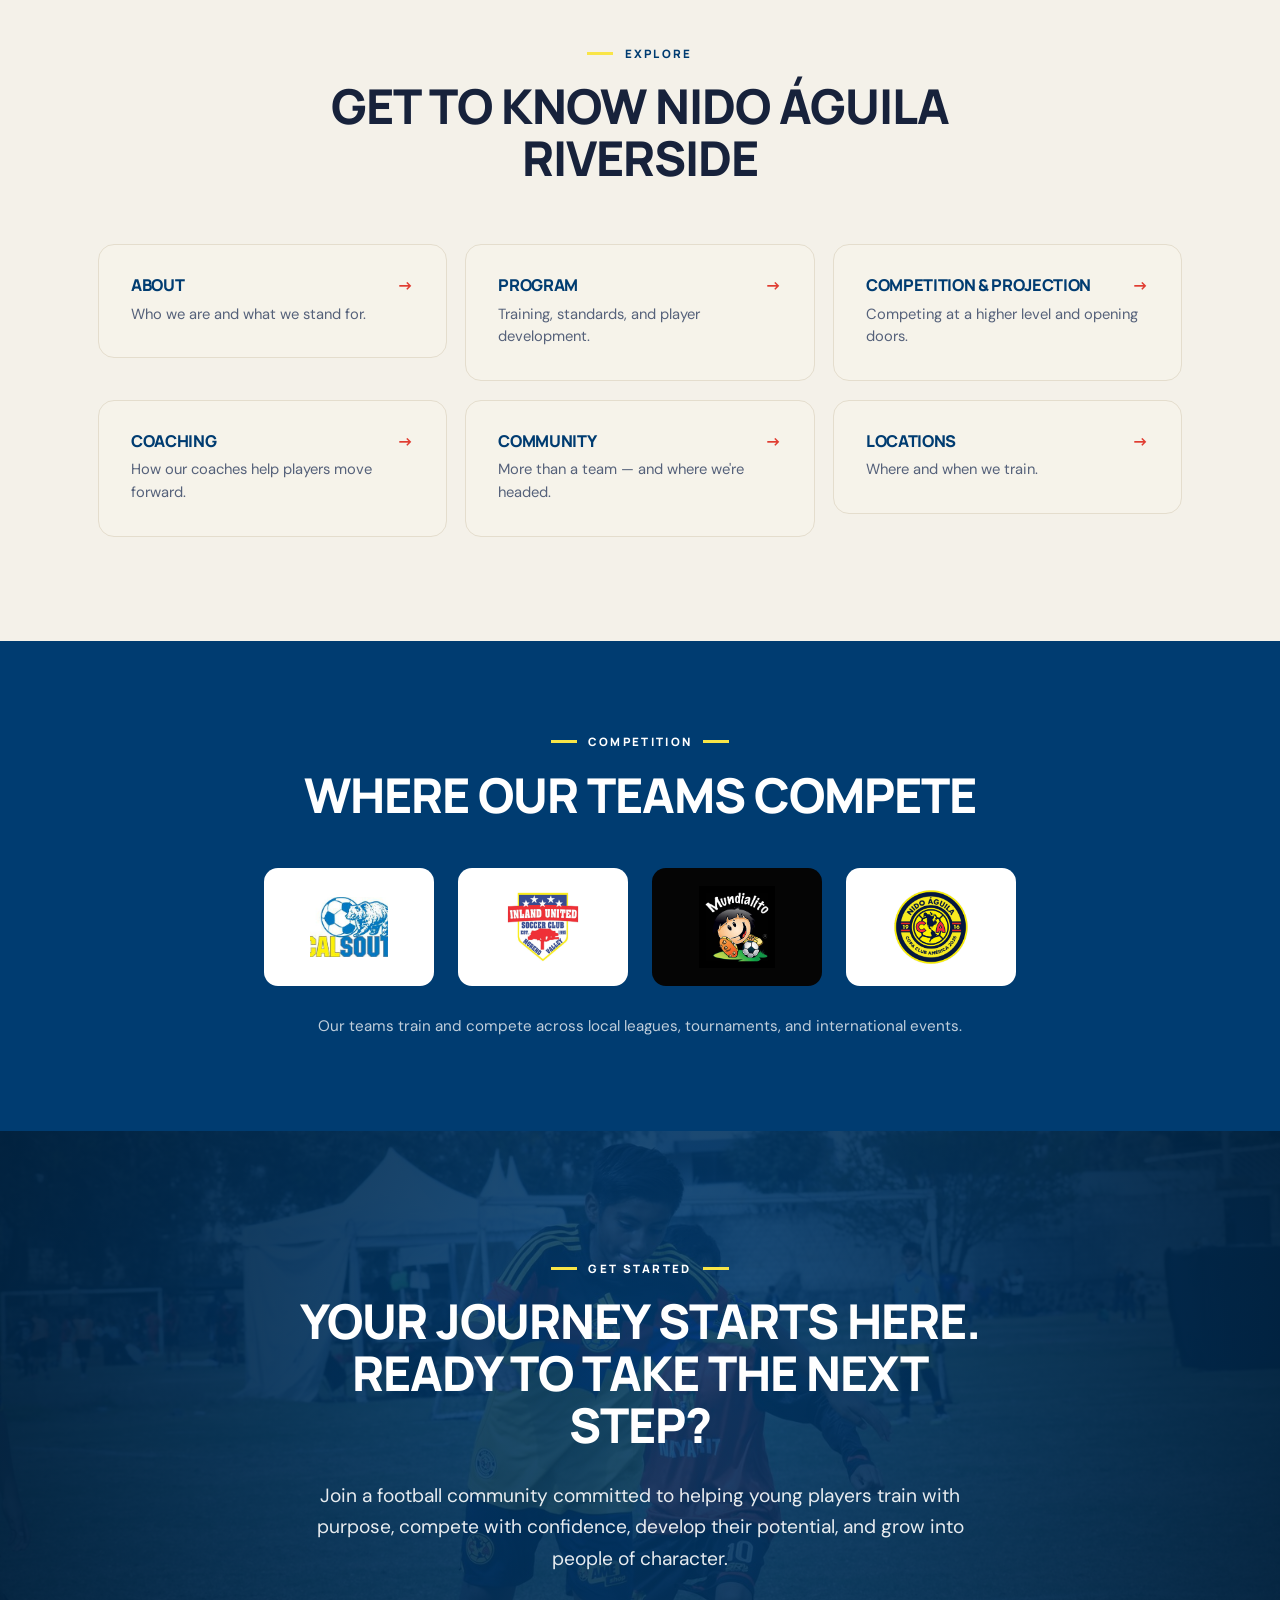
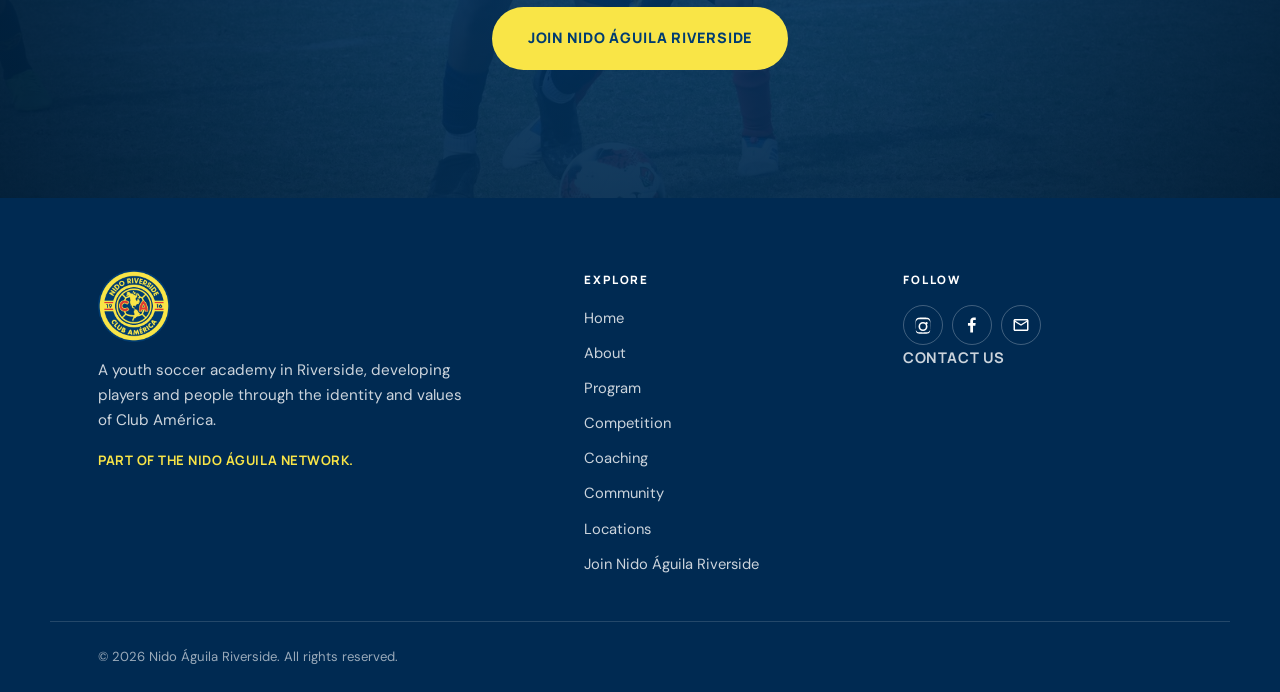
==== commit dc57e763: "links" ====
--- a/index.html
+++ b/index.html
@@ -101,7 +101,7 @@
         <p class="eyebrow eyebrow-ondark eyebrow-center" data-i18n="hero.eyebrow">Club América Youth Development · Riverside, CA</p>
         <h1 data-i18n="hero.title">Train with purpose. Compete with pride. Grow with a vision.</h1>
         <p class="lead" data-i18n="hero.body"></p>
-        <a class="btn btn-primary btn-lg" href="join.html" data-i18n="hero.cta">Join Nido Águila Riverside</a>
+        <a class="btn btn-primary btn-lg" href="https://docs.google.com/forms/d/1WH3_HZh7uboULuP1zZjUUftwzbgzY6MkEcQFAZ-5zMw/viewform" target="_blank" rel="noopener" data-i18n="hero.cta">Join Nido Águila Riverside</a>
       </div>
     </section>
 
@@ -168,15 +168,21 @@
         <p class="eyebrow eyebrow-center" data-i18n="leagues.eyebrow">Competition</p>
         <h2 data-i18n="leagues.title"></h2>
 
-        <!-- Placeholder badges. When league placements are confirmed, replace the
-             src / alt of each item with the real league logo (drop the files in
-             assets/logos/) and update the note text in js/i18n.js (leagues.note). -->
+        <!-- To change a logo: replace the file in assets/logos/ (keep the name) or
+             edit the src. Linked logos use <a>; unlinked ones use <span>. -->
         <div class="league-row">
-          <span class="league-badge"><img src="assets/logos/nido-riverside-crest-light.png" alt="League to be announced" width="104" height="104"></span>
-          <span class="league-badge"><img src="assets/logos/nido-riverside-crest-light.png" alt="League to be announced" width="104" height="104"></span>
-          <span class="league-badge"><img src="assets/logos/nido-riverside-crest-light.png" alt="League to be announced" width="104" height="104"></span>
-          <span class="league-badge"><img src="assets/logos/nido-riverside-crest-light.png" alt="League to be announced" width="104" height="104"></span>
-          <span class="league-badge"><img src="assets/logos/nido-riverside-crest-light.png" alt="League to be announced" width="104" height="104"></span>
+          <a class="league-card" href="https://calsouth.com/" target="_blank" rel="noopener">
+            <img src="assets/logos/league-calsouth.png" alt="Cal South" width="140" height="115" loading="lazy">
+          </a>
+          <a class="league-card" href="https://www.instagram.com/inland_united_offcial/" target="_blank" rel="noopener">
+            <img src="assets/logos/league-inland.png" alt="Inland United Soccer Club" width="140" height="138" loading="lazy">
+          </a>
+          <a class="league-card league-card--dark" href="https://mundialito.net/" target="_blank" rel="noopener">
+            <img src="assets/logos/league-mundialito.png" alt="Mundialito" width="122" height="130" loading="lazy">
+          </a>
+          <a class="league-card" href="https://copaclubamerica.com/home" target="_blank" rel="noopener">
+            <img src="assets/logos/league-america.png" alt="Copa Club América 2026" width="140" height="140" loading="lazy">
+          </a>
         </div>
 
         <p class="note" data-i18n="leagues.note"></p>
@@ -192,7 +198,7 @@
         <p class="eyebrow eyebrow-ondark eyebrow-center" data-i18n="join.eyebrow">Get Started</p>
         <h2 data-i18n="join.title"></h2>
         <p class="lead" data-i18n="join.body"></p>
-        <a class="btn btn-primary btn-lg" href="join.html" data-i18n="join.cta">Join Nido Águila Riverside</a>
+        <a class="btn btn-primary btn-lg" href="https://docs.google.com/forms/d/1WH3_HZh7uboULuP1zZjUUftwzbgzY6MkEcQFAZ-5zMw/viewform" target="_blank" rel="noopener" data-i18n="join.cta">Join Nido Águila Riverside</a>
       </div>
     </section>
 
--- a/css/style.css
+++ b/css/style.css
@@ -1282,27 +1282,44 @@
   display: flex;
   flex-wrap: wrap;
   justify-content: center;
-  align-items: center;
-  gap: clamp(1.1rem, 3vw, 2.5rem);
-  margin: 2.5rem 0 1.75rem;
-}
-
-.league-badge {
-  width: clamp(74px, 12vw, 104px);
-  height: clamp(74px, 12vw, 104px);
-  border-radius: 50%;
-  background: rgba(255, 255, 255, 0.08);
-  border: 1px solid rgba(255, 255, 255, 0.22);
+  align-items: stretch;
+  gap: clamp(0.9rem, 2vw, 1.5rem);
+  max-width: 880px;
+  margin: clamp(2rem, 1.5rem + 2vw, 3rem) auto 1.75rem;
+}
+
+.league-card {
+  flex: 0 1 170px;
+  min-width: 140px;
+  min-height: 118px;
   display: grid;
   place-items: center;
-  padding: 13px;
-}
-
-.league-badge img {
-  width: 100%;
-  height: 100%;
+  padding: 14px 16px;
+  background: #fff;
+  border-radius: 14px;
+  transition: transform 0.18s ease, box-shadow 0.18s ease;
+}
+
+a.league-card:hover {
+  transform: translateY(-4px);
+  box-shadow: 0 18px 36px -16px rgba(0, 0, 0, 0.55);
+}
+
+a.league-card:focus-visible {
+  outline: 3px solid var(--color-accent);
+  outline-offset: 3px;
+}
+
+.league-card img {
+  width: auto;
+  height: auto;
+  max-width: 100%;
+  max-height: 82px;
   object-fit: contain;
-  opacity: 0.5;
+}
+
+.league-card--dark {
+  background: #050505;
 }
 
 .leagues .note {
@@ -1310,6 +1327,171 @@
   margin: 0 auto;
   color: rgba(255, 255, 255, 0.75);
   font-size: 0.95rem;
+}
+
+/* --------------------------------------------------------------------------
+   Photo gallery + lightbox
+   -------------------------------------------------------------------------- */
+
+.gallery {
+  columns: 3 260px;
+  column-gap: 14px;
+  margin-top: clamp(2rem, 1.5rem + 2vw, 3rem);
+}
+
+.gallery-item {
+  display: block;
+  width: 100%;
+  margin: 0 0 14px;
+  padding: 0;
+  border: 0;
+  border-radius: 12px;
+  overflow: hidden;
+  background: var(--color-card);
+  cursor: zoom-in;
+  break-inside: avoid;
+}
+
+.gallery-item img {
+  width: 100%;
+  height: auto;
+  display: block;
+  transition: transform 0.35s ease;
+}
+
+.gallery-item:hover img,
+.gallery-item:focus-visible img {
+  transform: scale(1.04);
+}
+
+.gallery-item:focus-visible {
+  outline: 3px solid var(--color-primary);
+  outline-offset: 2px;
+}
+
+.lightbox {
+  position: fixed;
+  inset: 0;
+  z-index: 200;
+  display: flex;
+  align-items: center;
+  justify-content: center;
+  padding: clamp(12px, 4vw, 56px);
+  background: rgba(0, 14, 28, 0.95);
+  opacity: 0;
+  visibility: hidden;
+  transition: opacity 0.2s ease, visibility 0.2s ease;
+}
+
+.lightbox.is-open {
+  opacity: 1;
+  visibility: visible;
+}
+
+body.lightbox-open {
+  overflow: hidden;
+}
+
+.lightbox-figure {
+  margin: 0;
+  max-width: 100%;
+  max-height: 100%;
+  display: flex;
+  flex-direction: column;
+  align-items: center;
+  gap: 0.9rem;
+}
+
+.lightbox-figure img {
+  max-width: 100%;
+  max-height: 78vh;
+  border-radius: 6px;
+  box-shadow: 0 30px 80px rgba(0, 0, 0, 0.55);
+}
+
+.lightbox-figure figcaption {
+  color: rgba(255, 255, 255, 0.7);
+  font-size: 0.85rem;
+  text-align: center;
+  max-width: 60ch;
+}
+
+.lightbox-close,
+.lightbox-nav {
+  position: absolute;
+  width: 48px;
+  height: 48px;
+  display: grid;
+  place-items: center;
+  border: 2px solid rgba(255, 255, 255, 0.35);
+  border-radius: 50%;
+  background: rgba(0, 14, 28, 0.5);
+  color: #fff;
+  cursor: pointer;
+  transition: background-color 0.15s ease, border-color 0.15s ease;
+}
+
+.lightbox-close:hover,
+.lightbox-nav:hover {
+  background: var(--color-primary);
+  border-color: #fff;
+}
+
+.lightbox-close:focus-visible,
+.lightbox-nav:focus-visible {
+  outline: 3px solid var(--color-accent);
+  outline-offset: 2px;
+}
+
+.lightbox-close {
+  top: clamp(12px, 3vw, 28px);
+  right: clamp(12px, 3vw, 28px);
+}
+
+.lightbox-prev {
+  left: clamp(8px, 2vw, 24px);
+}
+
+.lightbox-next {
+  right: clamp(8px, 2vw, 24px);
+}
+
+.lightbox-close svg,
+.lightbox-nav svg {
+  width: 20px;
+  height: 20px;
+  fill: none;
+  stroke: currentColor;
+  stroke-width: 2.4;
+  stroke-linecap: round;
+  stroke-linejoin: round;
+}
+
+@media (max-width: 900px) {
+  .gallery {
+    columns: 2;
+    column-gap: 12px;
+  }
+
+  .gallery-item {
+    margin-bottom: 12px;
+  }
+}
+
+@media (max-width: 560px) {
+  .gallery {
+    column-gap: 8px;
+  }
+
+  .gallery-item {
+    margin-bottom: 8px;
+    border-radius: 8px;
+  }
+
+  .lightbox-nav {
+    width: 42px;
+    height: 42px;
+  }
 }
 
 /* --------------------------------------------------------------------------
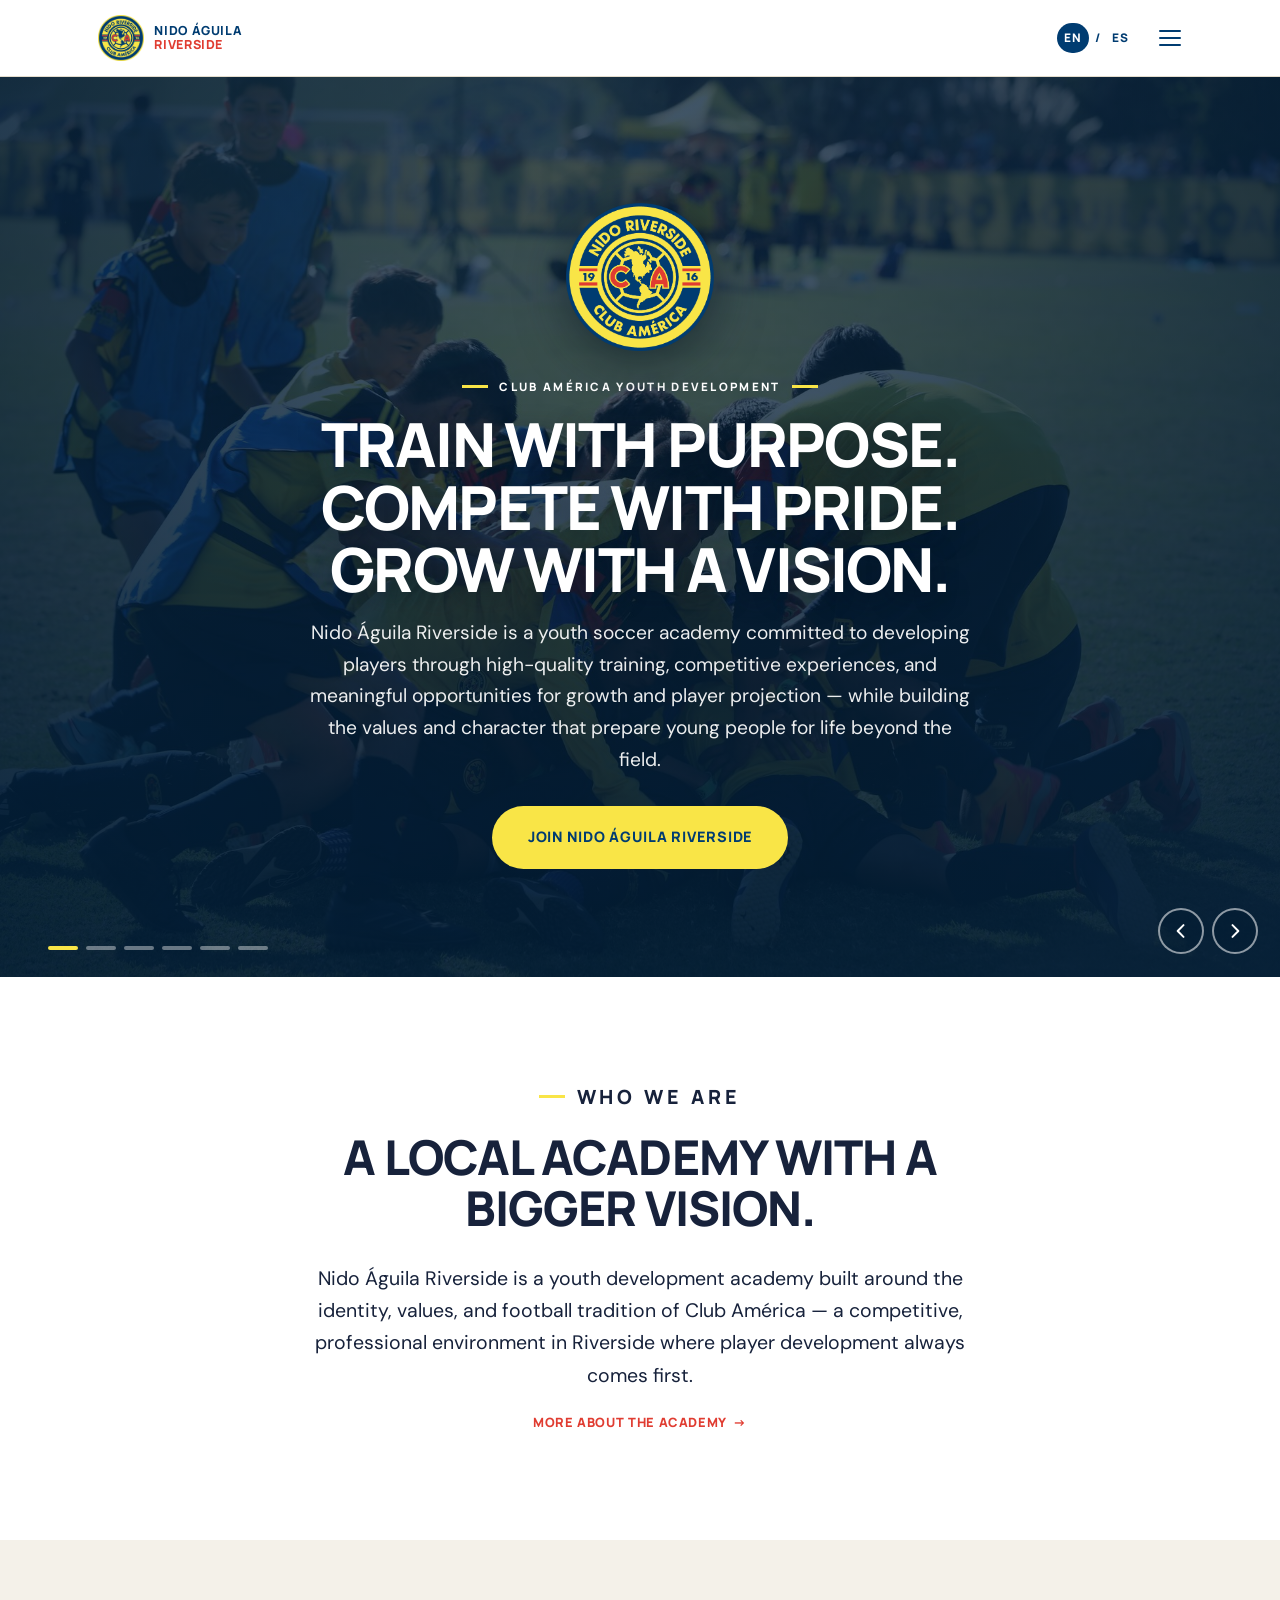
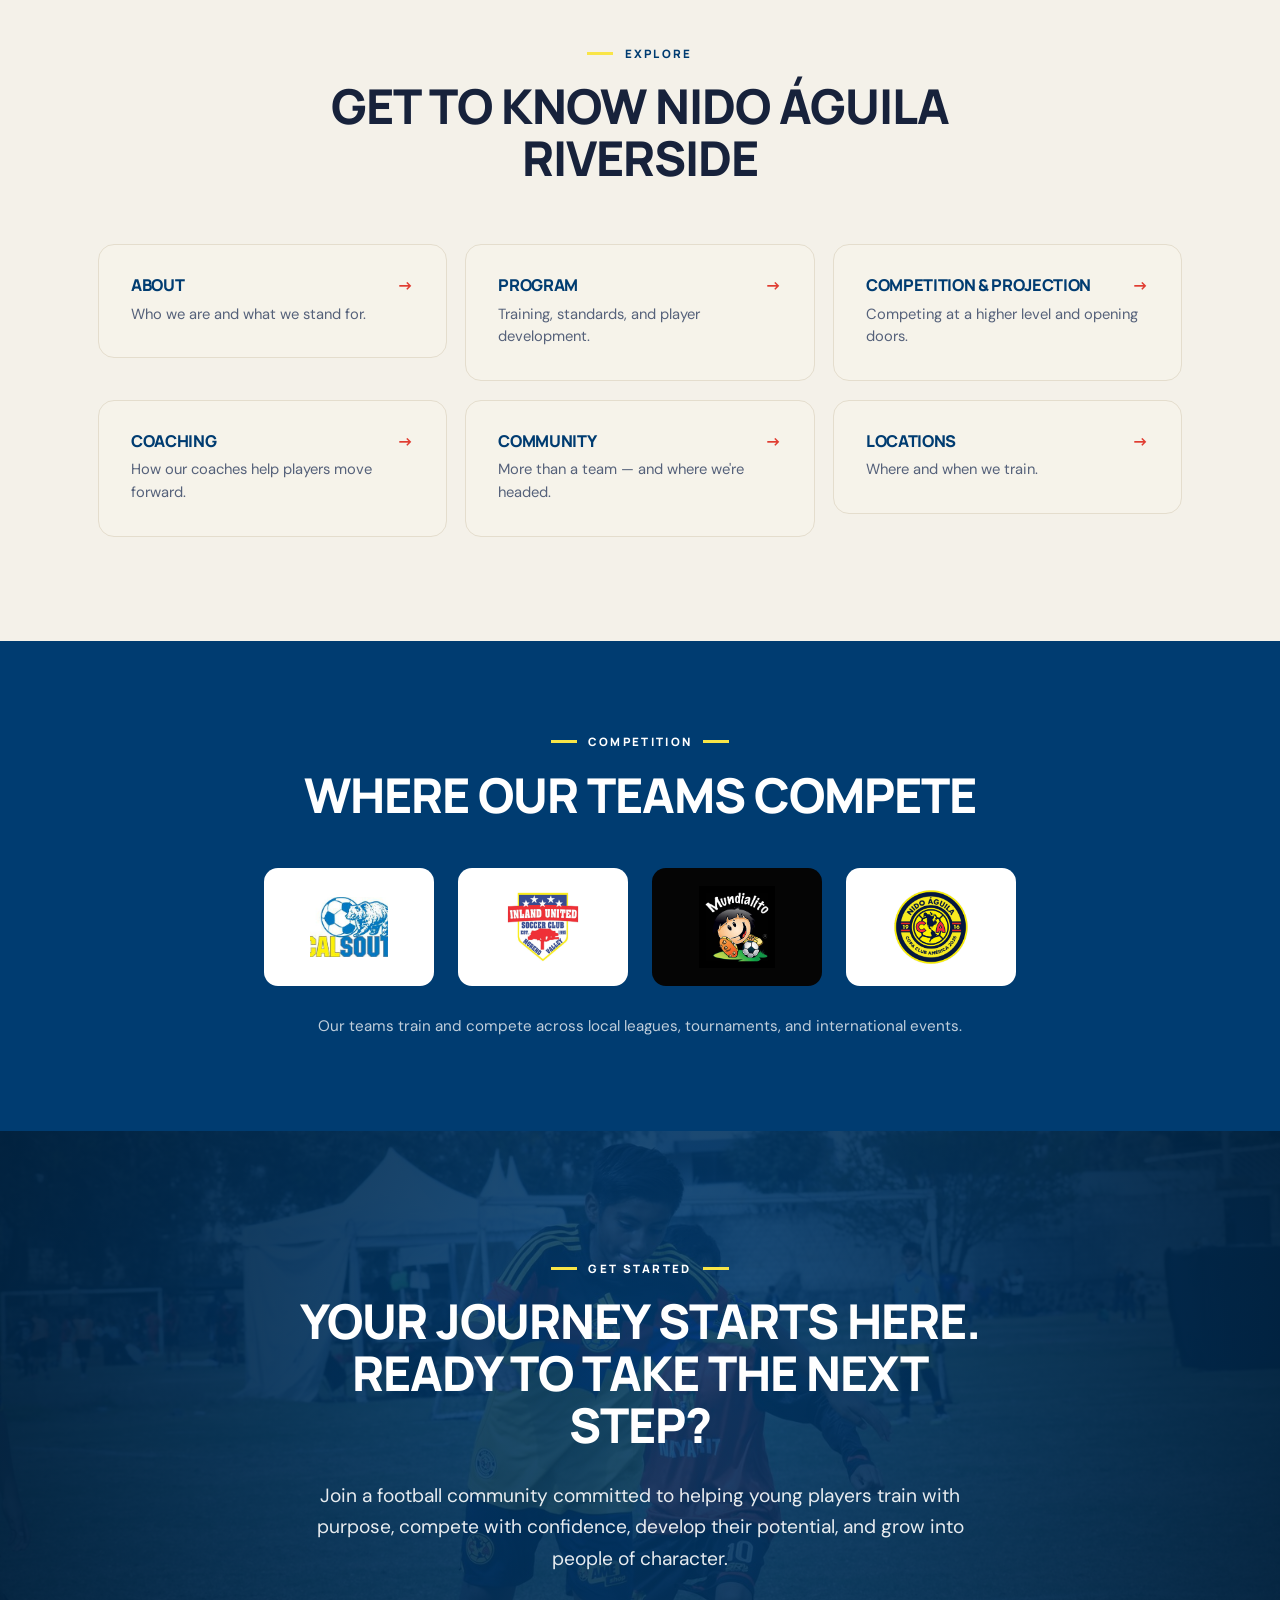
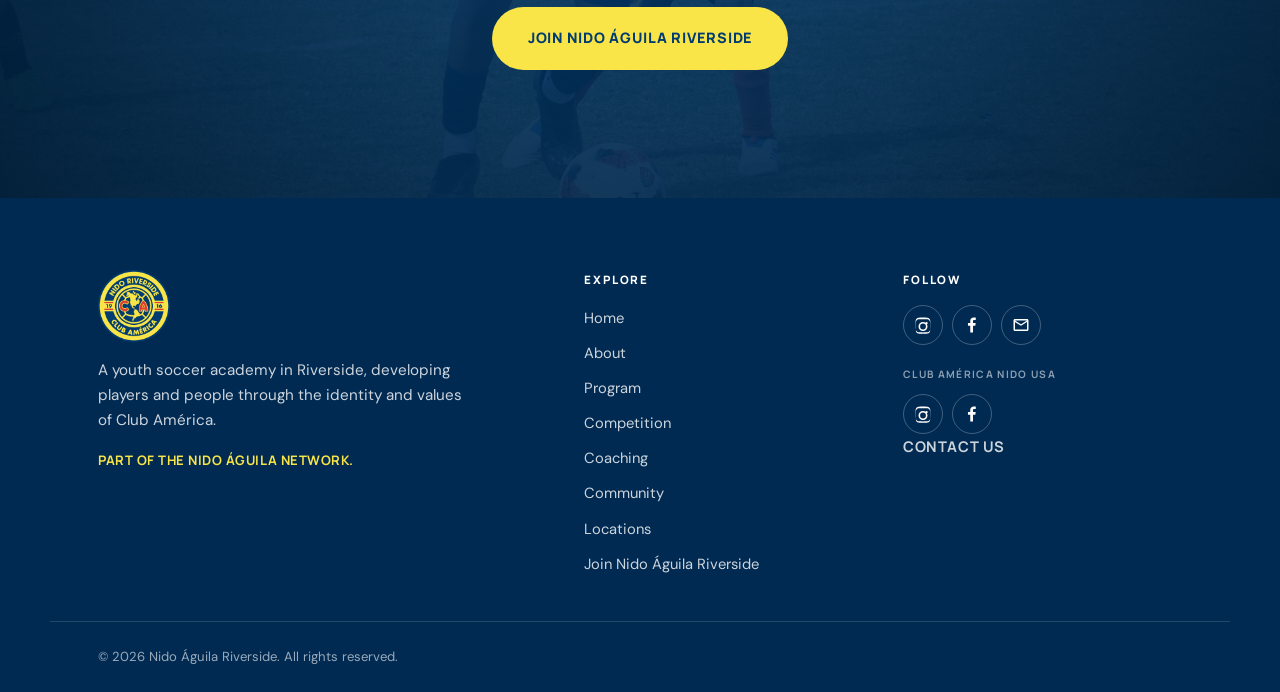
==== commit 61d0fd8d: "addrress change of address" ====
--- a/index.html
+++ b/index.html
@@ -34,13 +34,13 @@
     "sport": "Soccer",
     "url": "https://YOURDOMAIN.com/",
     "logo": "https://YOURDOMAIN.com/assets/logos/nido-riverside-crest.png",
-    "areaServed": "Riverside, California",
+    "areaServed": "Riverside and Moreno Valley, California",
     "address": {
       "@type": "PostalAddress",
-      "streetAddress": "Nichols Park, 5505 Dewey Ave",
-      "addressLocality": "Riverside",
+      "streetAddress": "Potrero Park, 16841 Via Pamplona",
+      "addressLocality": "Moreno Valley",
       "addressRegion": "CA",
-      "postalCode": "92504",
+      "postalCode": "92551",
       "addressCountry": "US"
     }
   }
--- a/css/style.css
+++ b/css/style.css
@@ -888,6 +888,16 @@
   text-transform: uppercase;
   color: #fff;
   margin-bottom: 1rem;
+}
+
+.footer-sublabel {
+  font-family: var(--font-heading);
+  font-weight: 700;
+  font-size: 0.64rem;
+  letter-spacing: 0.13em;
+  text-transform: uppercase;
+  color: rgba(255, 255, 255, 0.55);
+  margin: 1.35rem 0 0.7rem;
 }
 
 .footer-col ul {
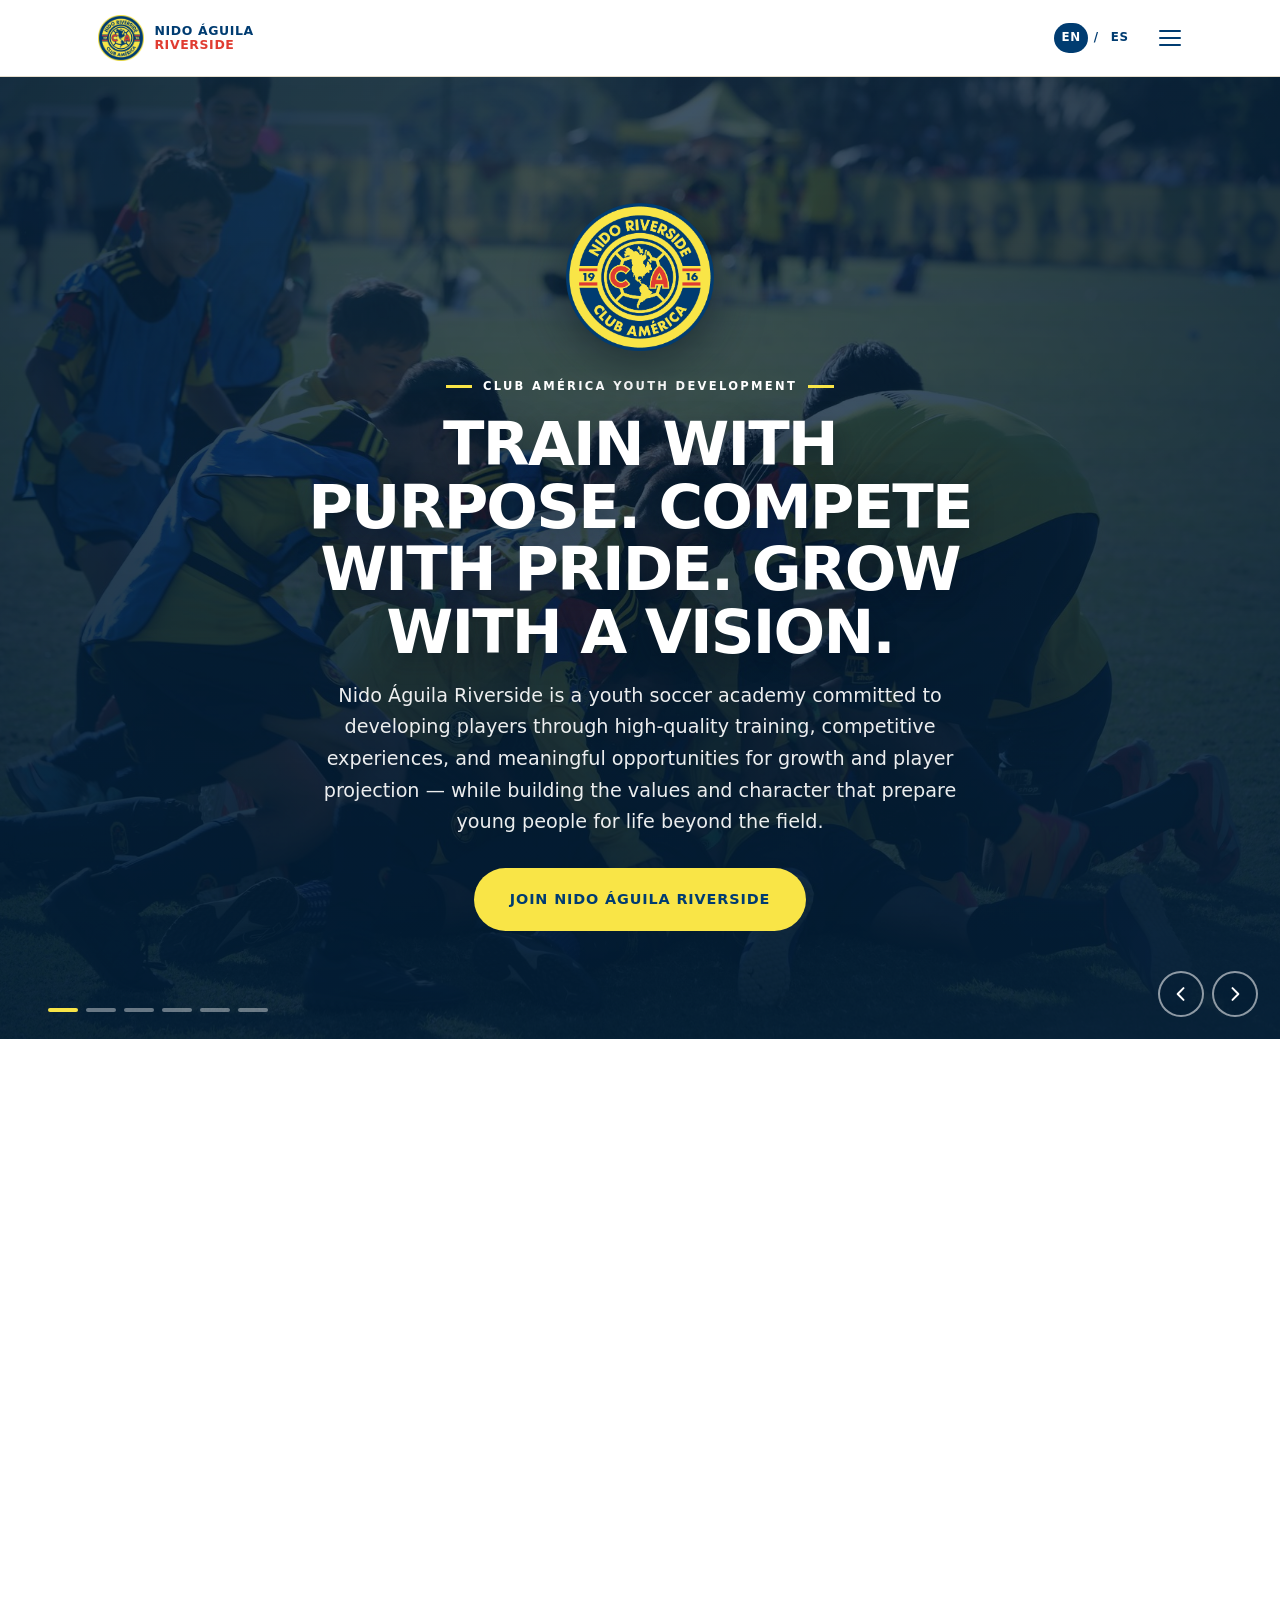
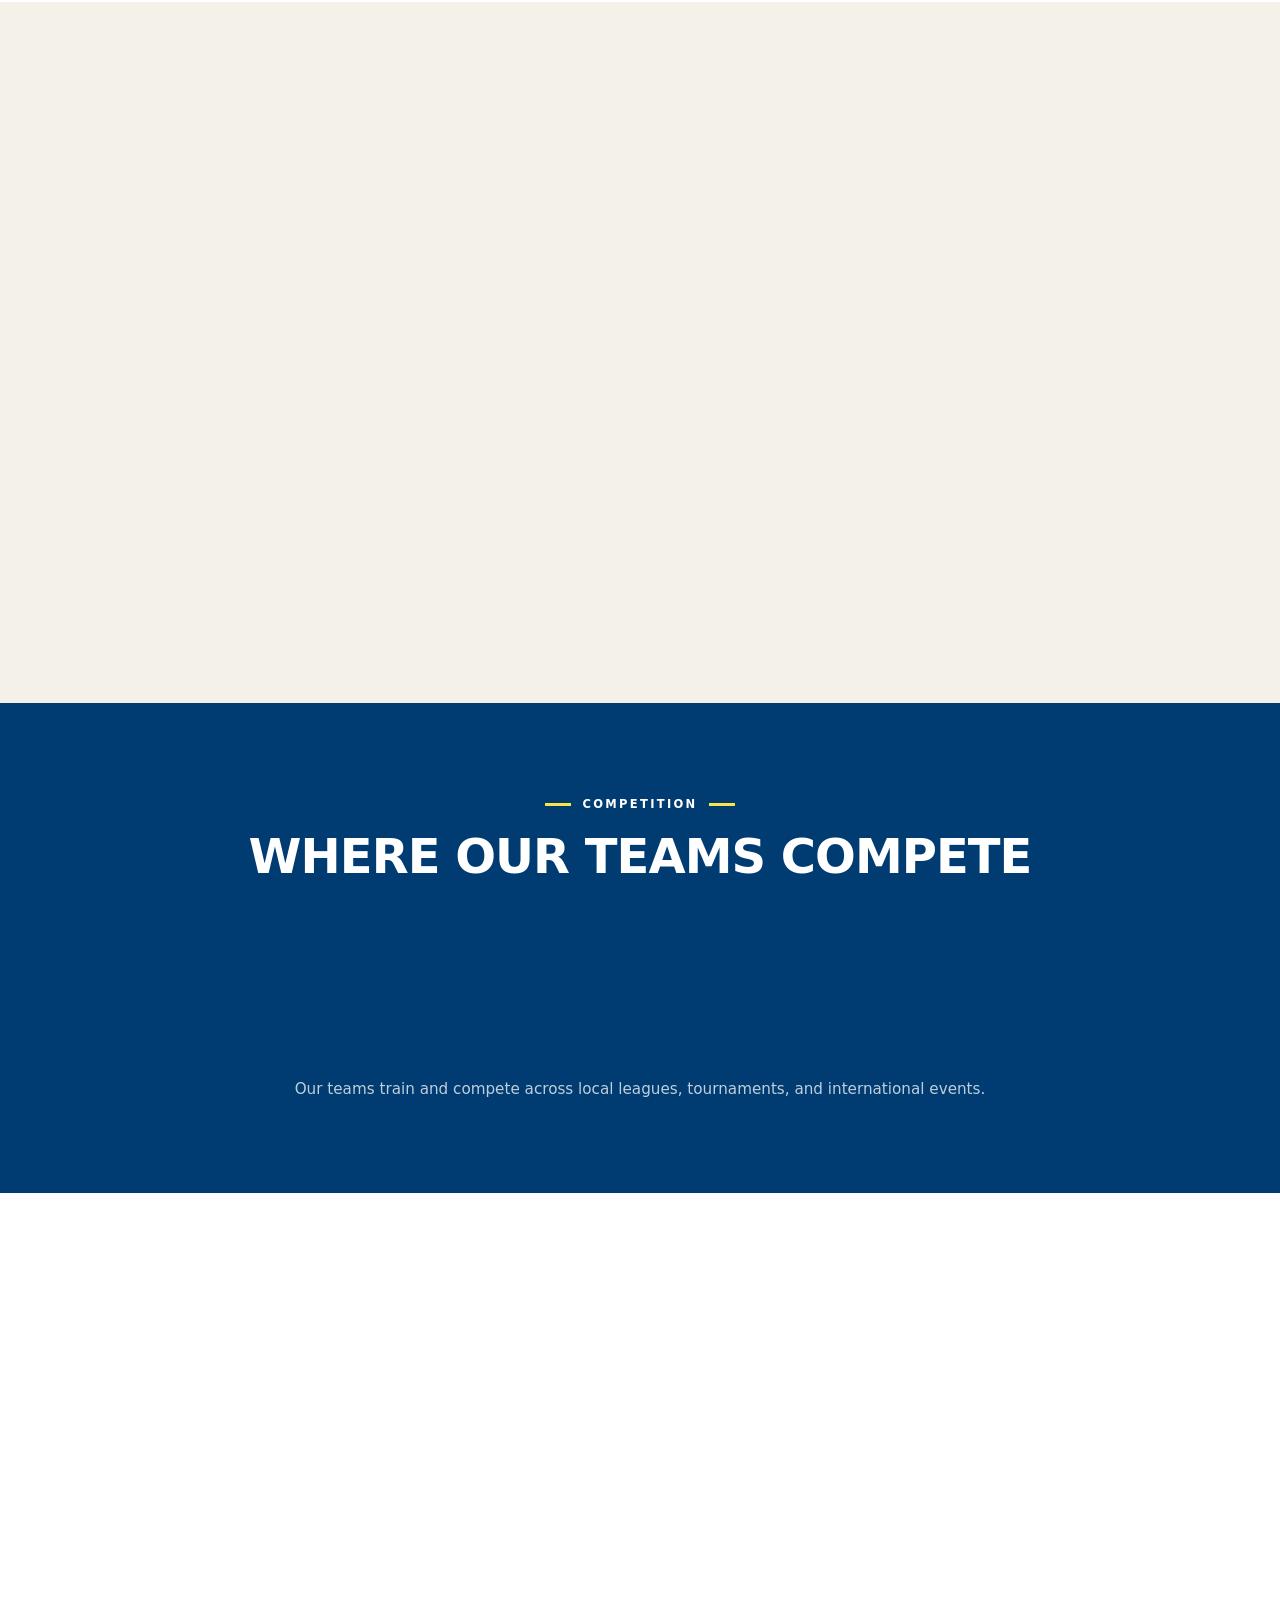
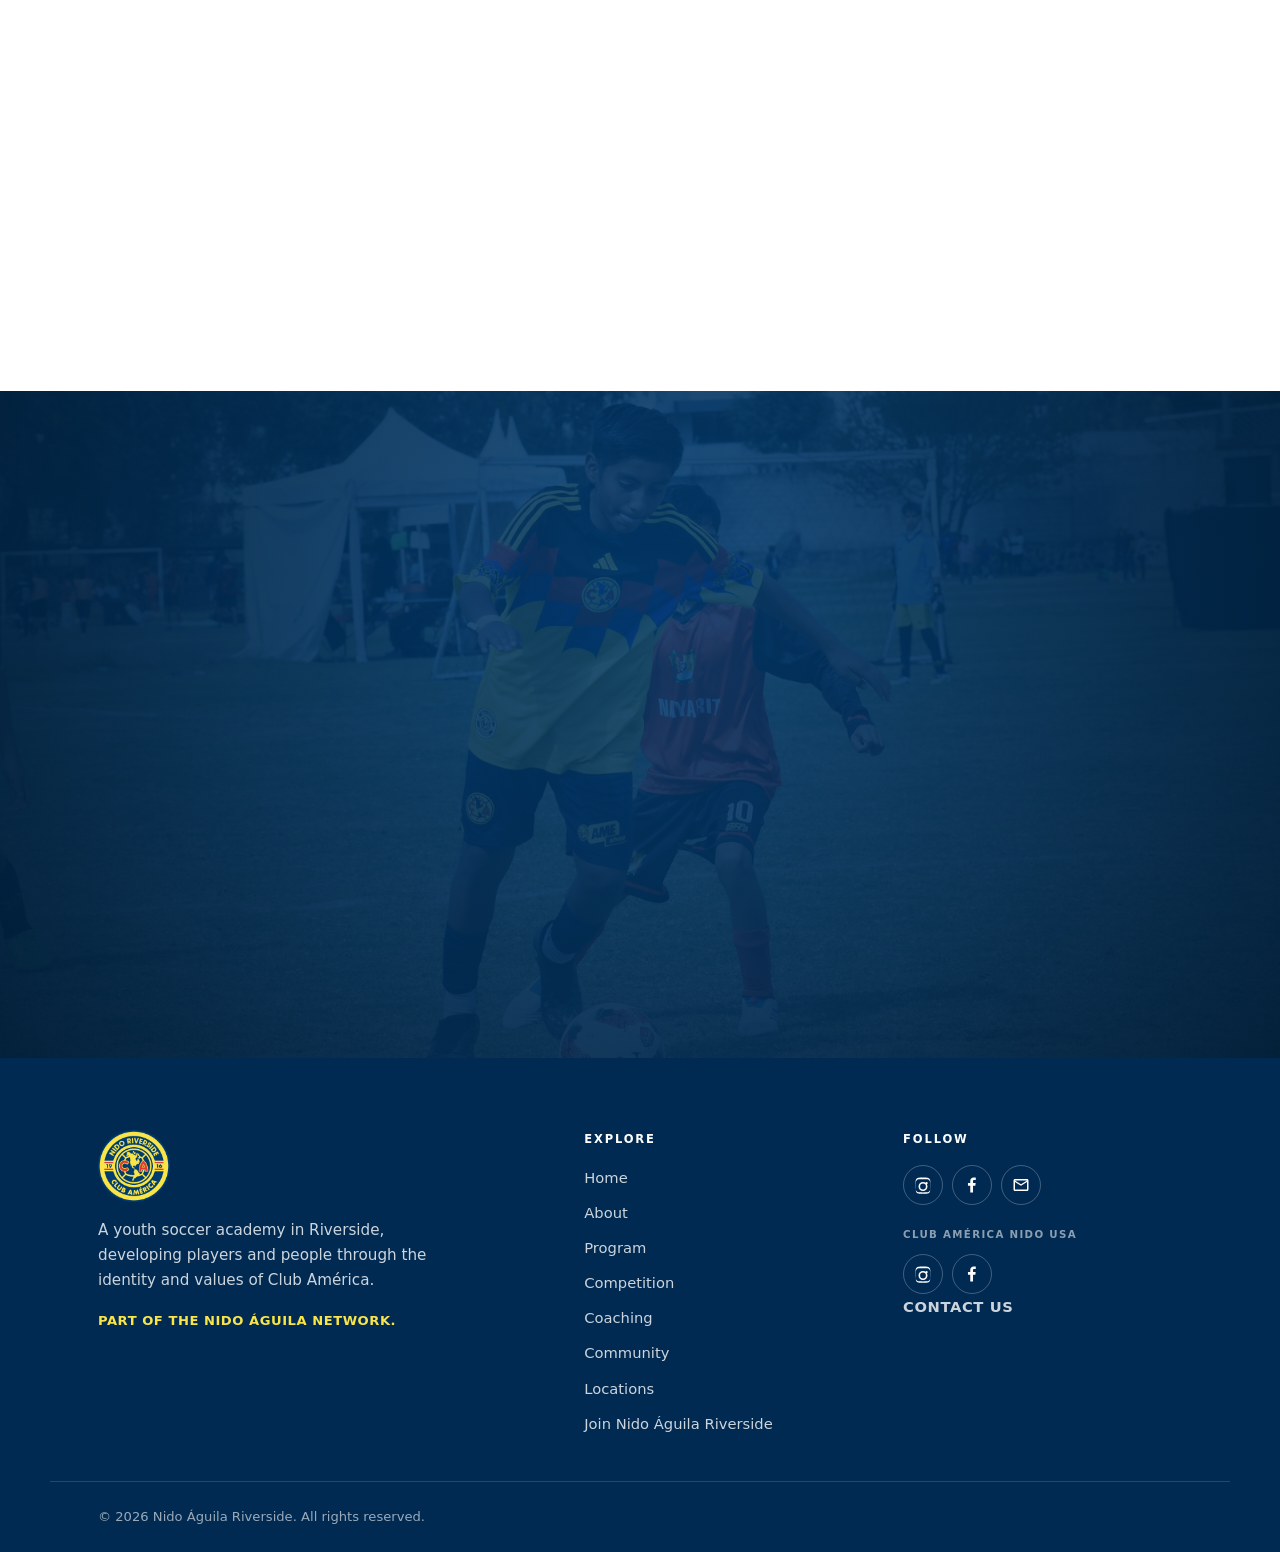
==== commit 843631b8: "security push" ====
--- a/index.html
+++ b/index.html
@@ -3,6 +3,9 @@
 <head>
   <meta charset="utf-8">
   <meta name="viewport" content="width=device-width, initial-scale=1">
+  <meta http-equiv="Content-Security-Policy" content="default-src 'self'; script-src 'self'; style-src 'self' https://fonts.googleapis.com; font-src 'self' https://fonts.gstatic.com; img-src 'self' data:; frame-src https://www.google.com https://maps.google.com; connect-src 'self'; base-uri 'self'; form-action 'self' https://docs.google.com; object-src 'none'; upgrade-insecure-requests">
+  <meta name="referrer" content="strict-origin-when-cross-origin">
+  <meta name="robots" content="index, follow, max-image-preview:large">
   <title>Nido Águila Riverside | Youth Soccer Academy</title>
   <meta name="description" content="Nido Águila Riverside is a youth soccer academy in Riverside, California, developing players through high-quality training, competition, and the identity and values of Club América.">
   <link rel="canonical" href="https://YOURDOMAIN.com/">
@@ -29,20 +32,62 @@
   <script type="application/ld+json">
   {
     "@context": "https://schema.org",
-    "@type": "SportsOrganization",
-    "name": "Nido Águila Riverside",
-    "sport": "Soccer",
-    "url": "https://YOURDOMAIN.com/",
-    "logo": "https://YOURDOMAIN.com/assets/logos/nido-riverside-crest.png",
-    "areaServed": "Riverside and Moreno Valley, California",
-    "address": {
-      "@type": "PostalAddress",
-      "streetAddress": "Potrero Park, 16841 Via Pamplona",
-      "addressLocality": "Moreno Valley",
-      "addressRegion": "CA",
-      "postalCode": "92551",
-      "addressCountry": "US"
-    }
+    "@graph": [
+      {
+        "@type": ["SportsActivityLocation", "SportsClub"],
+        "@id": "https://YOURDOMAIN.com/#academy",
+        "name": "Nido Águila Riverside",
+        "alternateName": "Nido Águila Club América Riverside",
+        "description": "Youth soccer academy for boys and girls in the Riverside and Moreno Valley area of California, developing players through high-quality training, competition, and the identity and values of Club América.",
+        "url": "https://YOURDOMAIN.com/",
+        "logo": "https://YOURDOMAIN.com/assets/logos/nido-riverside-crest.png",
+        "image": "https://YOURDOMAIN.com/assets/logos/nido-riverside-share.jpg",
+        "email": "info@nidoaguilariverside.com",
+        "sport": "Soccer",
+        "knowsLanguage": ["en", "es"],
+        "areaServed": [
+          { "@type": "City", "name": "Riverside, California" },
+          { "@type": "City", "name": "Moreno Valley, California" },
+          { "@type": "AdministrativeArea", "name": "Inland Empire, California" }
+        ],
+        "address": {
+          "@type": "PostalAddress",
+          "streetAddress": "Potrero Park, 16841 Via Pamplona",
+          "addressLocality": "Moreno Valley",
+          "addressRegion": "CA",
+          "postalCode": "92551",
+          "addressCountry": "US"
+        },
+        "geo": { "@type": "GeoCoordinates", "latitude": 33.8744, "longitude": -117.214 },
+        "openingHoursSpecification": [
+          { "@type": "OpeningHoursSpecification", "dayOfWeek": ["Tuesday", "Thursday"], "opens": "18:00", "closes": "20:00" }
+        ],
+        "sameAs": [
+          "https://www.facebook.com/p/Nido-%C3%81guila-Riverside-61582146720180/",
+          "https://www.instagram.com/nidoaguilariverside/"
+        ],
+        "parentOrganization": {
+          "@type": "SportsOrganization",
+          "name": "Club América Nido USA",
+          "sameAs": [
+            "https://www.instagram.com/clubamericanidousa",
+            "https://www.facebook.com/share/1F9LExWhpk/"
+          ]
+        }
+      },
+      {
+        "@type": "FAQPage",
+        "@id": "https://YOURDOMAIN.com/#faq",
+        "mainEntity": [
+          { "@type": "Question", "name": "What ages does Nido Águila Riverside train?", "acceptedAnswer": { "@type": "Answer", "text": "We welcome boys and girls across youth ages. Players train in groups by age and stage of development." } },
+          { "@type": "Question", "name": "Where does the academy train?", "acceptedAnswer": { "@type": "Answer", "text": "At Potrero Park, 16841 Via Pamplona, Moreno Valley, CA 92551. We serve families across Riverside, Moreno Valley, and the wider Inland Empire." } },
+          { "@type": "Question", "name": "When are practices?", "acceptedAnswer": { "@type": "Answer", "text": "Tuesdays and Thursdays, 6:00–8:00 PM. Field and schedule details are confirmed as academy assignments are set." } },
+          { "@type": "Question", "name": "How do we sign up or try out?", "acceptedAnswer": { "@type": "Answer", "text": "Use any Join Nido Águila Riverside button on this site to open the registration form. We follow up with tryout dates and details." } },
+          { "@type": "Question", "name": "Is the academy affiliated with Club América?", "acceptedAnswer": { "@type": "Answer", "text": "Yes. Nido Águila Riverside is part of the Club América Nido USA network and is built around Club América's identity, values, and football methodology." } },
+          { "@type": "Question", "name": "Do you support Spanish-speaking families?", "acceptedAnswer": { "@type": "Answer", "text": "Yes. Our program and communication are bilingual, in English and Spanish." } }
+        ]
+      }
+    ]
   }
   </script>
 
@@ -189,6 +234,41 @@
       </div>
     </section>
 
+    <section class="section" id="faq">
+      <div class="wrap">
+        <header class="section-head section-head-center">
+          <p class="eyebrow" data-i18n="faq.eyebrow">Questions</p>
+          <h2 data-i18n="faq.title"></h2>
+        </header>
+        <div class="faq-list">
+          <details class="faq-item">
+            <summary data-i18n="faq.items.0.q"></summary>
+            <div class="faq-answer"><p data-i18n="faq.items.0.a"></p></div>
+          </details>
+          <details class="faq-item">
+            <summary data-i18n="faq.items.1.q"></summary>
+            <div class="faq-answer"><p data-i18n="faq.items.1.a"></p></div>
+          </details>
+          <details class="faq-item">
+            <summary data-i18n="faq.items.2.q"></summary>
+            <div class="faq-answer"><p data-i18n="faq.items.2.a"></p></div>
+          </details>
+          <details class="faq-item">
+            <summary data-i18n="faq.items.3.q"></summary>
+            <div class="faq-answer"><p data-i18n="faq.items.3.a"></p></div>
+          </details>
+          <details class="faq-item">
+            <summary data-i18n="faq.items.4.q"></summary>
+            <div class="faq-answer"><p data-i18n="faq.items.4.a"></p></div>
+          </details>
+          <details class="faq-item">
+            <summary data-i18n="faq.items.5.q"></summary>
+            <div class="faq-answer"><p data-i18n="faq.items.5.a"></p></div>
+          </details>
+        </div>
+      </div>
+    </section>
+
     <section class="band band-cta">
       <div class="band-media">
         <img src="assets/pictures/dsc_0639.jpg" alt="A player on the ball during a competitive match" width="1600" height="1067" loading="lazy">
--- a/css/style.css
+++ b/css/style.css
@@ -1270,6 +1270,70 @@
 }
 
 /* --------------------------------------------------------------------------
+   FAQ
+   -------------------------------------------------------------------------- */
+
+.faq-list {
+  max-width: 46rem;
+  margin: 0 auto;
+}
+
+.faq-item {
+  border-top: 1px solid var(--color-line);
+}
+
+.faq-item:last-child {
+  border-bottom: 1px solid var(--color-line);
+}
+
+.faq-item summary {
+  list-style: none;
+  cursor: pointer;
+  display: flex;
+  align-items: center;
+  justify-content: space-between;
+  gap: 1rem;
+  padding: 1.15rem 0;
+  font-family: var(--font-heading);
+  font-weight: 700;
+  font-size: 1.02rem;
+  color: var(--color-primary);
+}
+
+.faq-item summary::-webkit-details-marker {
+  display: none;
+}
+
+.faq-item summary::after {
+  content: "+";
+  font-weight: 700;
+  font-size: 1.4rem;
+  line-height: 1;
+  color: var(--color-red);
+  transition: transform 0.2s ease;
+  flex: none;
+}
+
+.faq-item[open] summary::after {
+  transform: rotate(45deg);
+}
+
+.faq-item summary:focus-visible {
+  outline: 3px solid var(--color-primary);
+  outline-offset: 3px;
+}
+
+.faq-answer {
+  padding: 0 0 1.25rem;
+}
+
+.faq-answer p {
+  margin: 0;
+  color: var(--color-ink-soft);
+  line-height: 1.65;
+}
+
+/* --------------------------------------------------------------------------
    Leagues
    -------------------------------------------------------------------------- */
 
@@ -1343,40 +1407,100 @@
    Photo gallery + lightbox
    -------------------------------------------------------------------------- */
 
-.gallery {
-  columns: 3 260px;
-  column-gap: 14px;
+.gallery-folders {
   margin-top: clamp(2rem, 1.5rem + 2vw, 3rem);
 }
 
-.gallery-item {
+.gallery-loading,
+.gallery-empty {
+  text-align: center;
+  color: var(--color-ink-soft);
+  font-size: 0.95rem;
+  margin: clamp(2rem, 1.5rem + 2vw, 3rem) 0 0;
+}
+
+.album-grid {
+  display: flex;
+  flex-wrap: wrap;
+  justify-content: center;
+  gap: clamp(1.25rem, 1rem + 1.5vw, 2rem);
+}
+
+.album-card {
+  position: relative;
+  flex: 0 1 clamp(260px, 42vw, 360px);
+  aspect-ratio: 4 / 3;
+  border: 0;
+  padding: 0;
+  border-radius: var(--radius);
+  overflow: hidden;
+  cursor: pointer;
+  background: var(--color-primary);
+  box-shadow: var(--shadow);
+  transition: transform 0.2s ease, box-shadow 0.2s ease;
+}
+
+.album-card::after {
+  content: "";
+  position: absolute;
+  inset: 0;
+  background: linear-gradient(to top, rgba(0, 20, 40, 0.82) 0%, rgba(0, 20, 40, 0.15) 45%, rgba(0, 20, 40, 0) 70%);
+}
+
+.album-card:hover,
+.album-card:focus-visible {
+  transform: translateY(-4px);
+  box-shadow: 0 26px 50px -20px rgba(0, 20, 40, 0.6);
+  outline: none;
+}
+
+.album-card:focus-visible {
+  box-shadow: 0 0 0 3px var(--color-accent), var(--shadow);
+}
+
+.album-card-cover {
+  width: 100%;
+  height: 100%;
+  object-fit: cover;
   display: block;
-  width: 100%;
-  margin: 0 0 14px;
-  padding: 0;
-  border: 0;
-  border-radius: 12px;
-  overflow: hidden;
-  background: var(--color-card);
-  cursor: zoom-in;
-  break-inside: avoid;
-}
-
-.gallery-item img {
-  width: 100%;
-  height: auto;
-  display: block;
-  transition: transform 0.35s ease;
-}
-
-.gallery-item:hover img,
-.gallery-item:focus-visible img {
-  transform: scale(1.04);
-}
-
-.gallery-item:focus-visible {
-  outline: 3px solid var(--color-primary);
-  outline-offset: 2px;
+  transition: transform 0.4s ease;
+}
+
+.album-card:hover .album-card-cover,
+.album-card:focus-visible .album-card-cover {
+  transform: scale(1.05);
+}
+
+.album-card-meta {
+  position: absolute;
+  left: 0;
+  right: 0;
+  bottom: 0;
+  z-index: 1;
+  display: flex;
+  flex-direction: column;
+  gap: 0.15rem;
+  padding: clamp(1rem, 0.75rem + 1vw, 1.5rem);
+  text-align: left;
+  color: #fff;
+}
+
+.album-card-title {
+  font-family: var(--font-heading);
+  font-weight: 800;
+  font-size: clamp(1.05rem, 0.95rem + 0.6vw, 1.4rem);
+  letter-spacing: -0.01em;
+  text-transform: uppercase;
+  line-height: 1.1;
+}
+
+.album-card-count {
+  font-family: var(--font-heading);
+  font-weight: 700;
+  font-size: 0.72rem;
+  letter-spacing: 0.1em;
+  text-transform: uppercase;
+  color: var(--color-accent);
 }
 
 .lightbox {
@@ -1477,25 +1601,10 @@
   stroke-linejoin: round;
 }
 
-@media (max-width: 900px) {
-  .gallery {
-    columns: 2;
-    column-gap: 12px;
-  }
-
-  .gallery-item {
-    margin-bottom: 12px;
-  }
-}
-
 @media (max-width: 560px) {
-  .gallery {
-    column-gap: 8px;
-  }
-
-  .gallery-item {
-    margin-bottom: 8px;
-    border-radius: 8px;
+  .album-card {
+    flex-basis: 100%;
+    max-width: 420px;
   }
 
   .lightbox-nav {
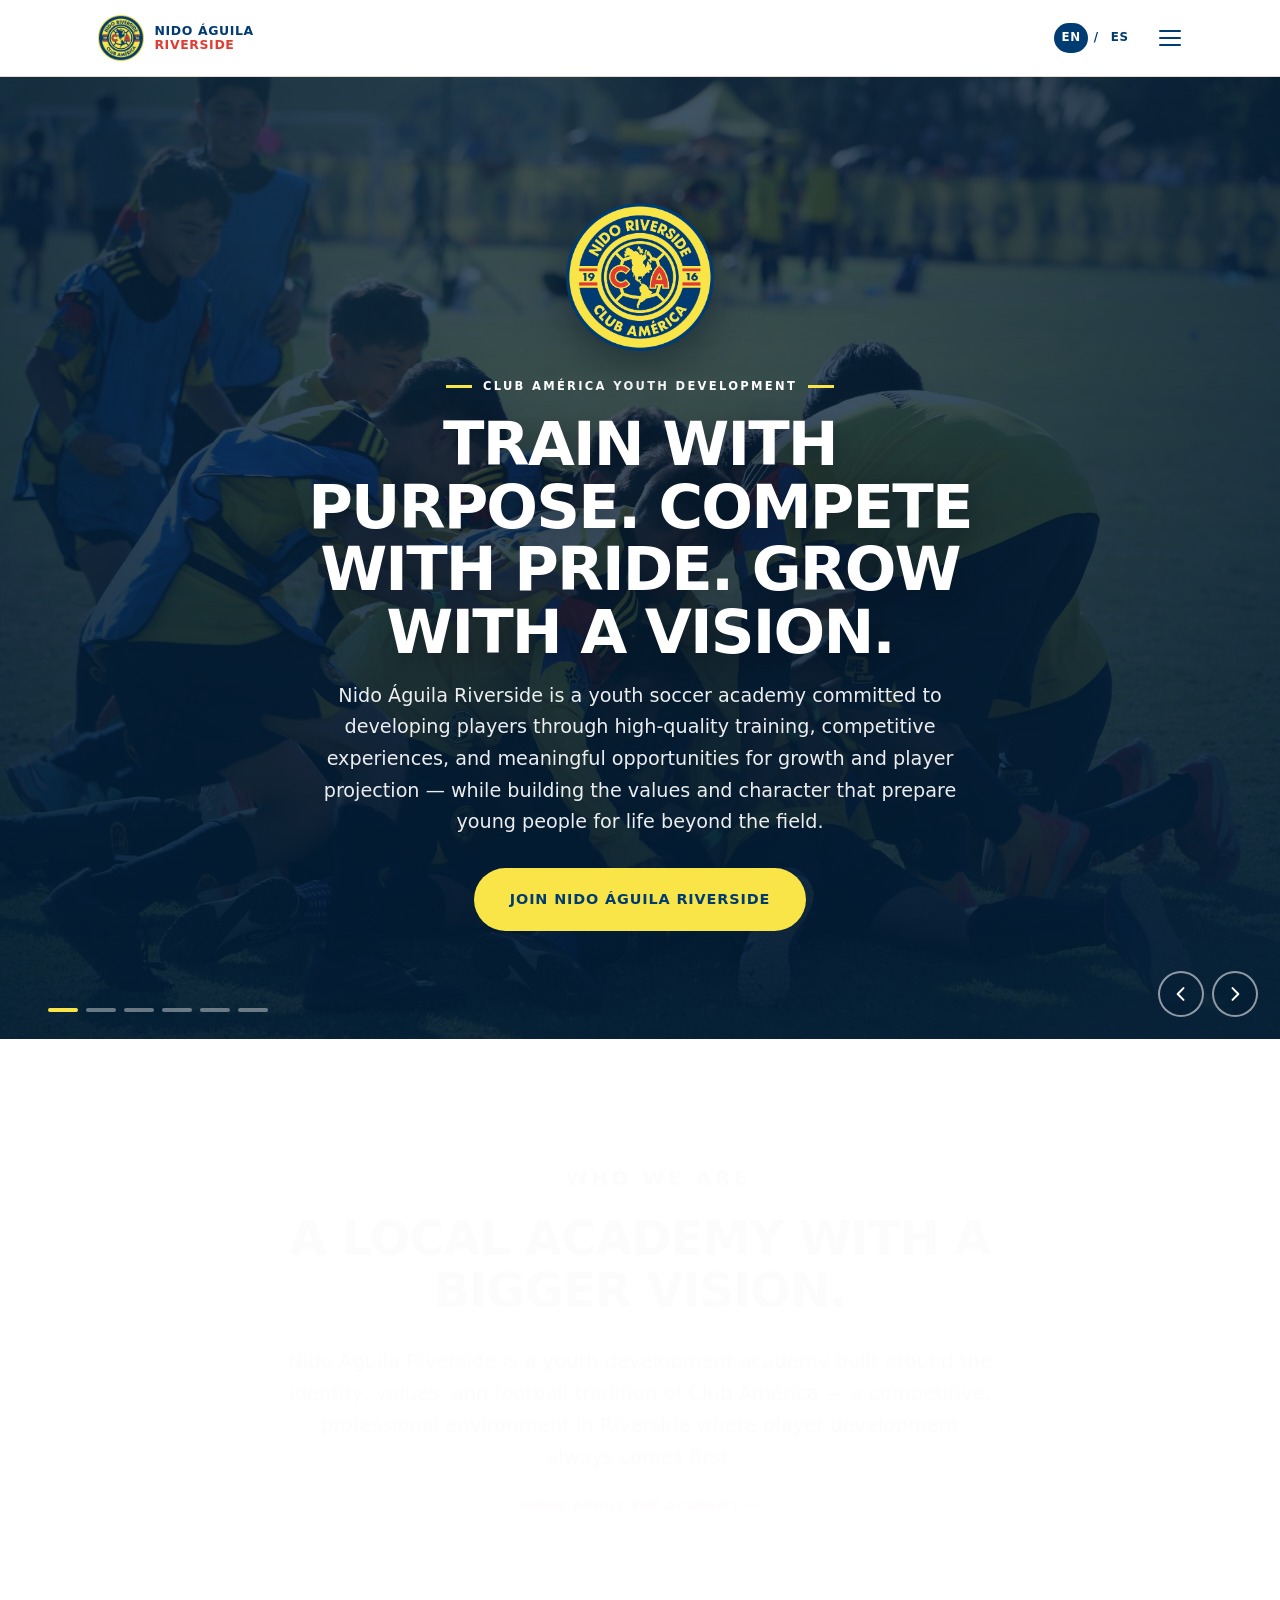
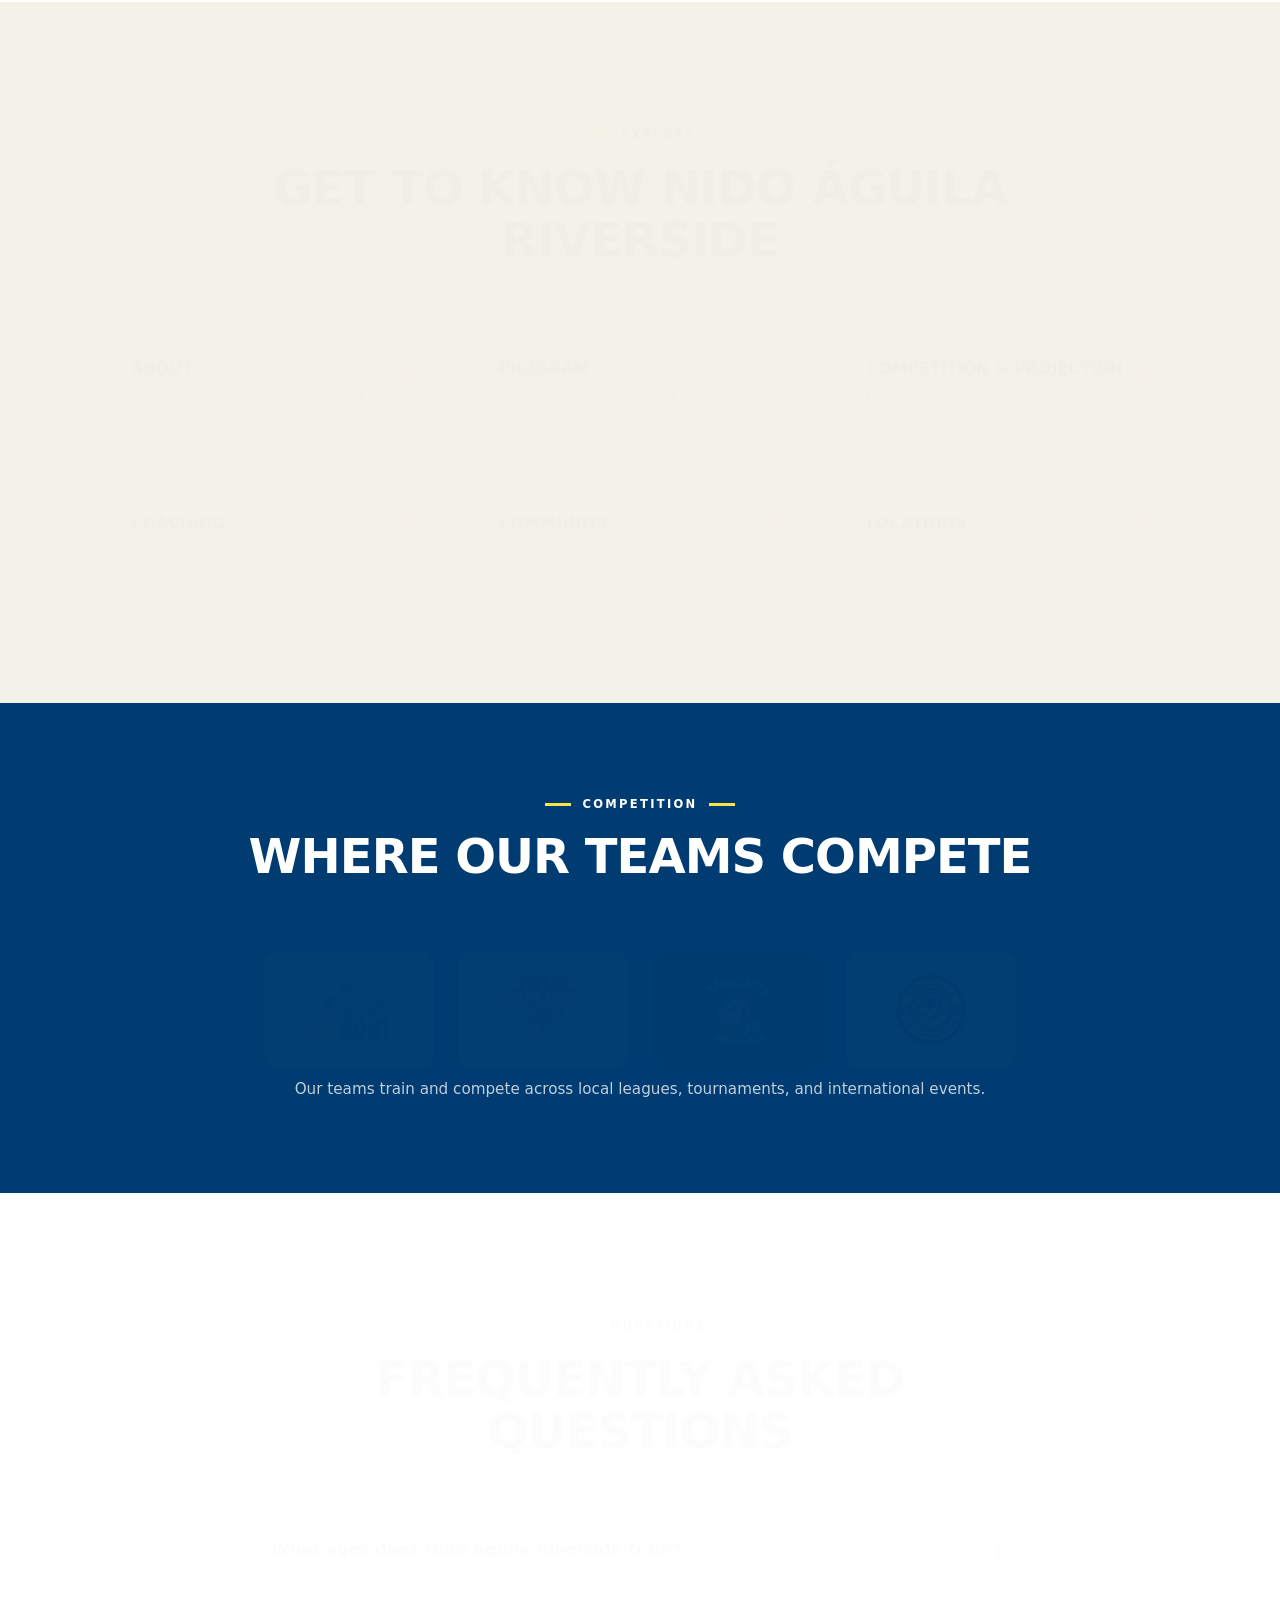
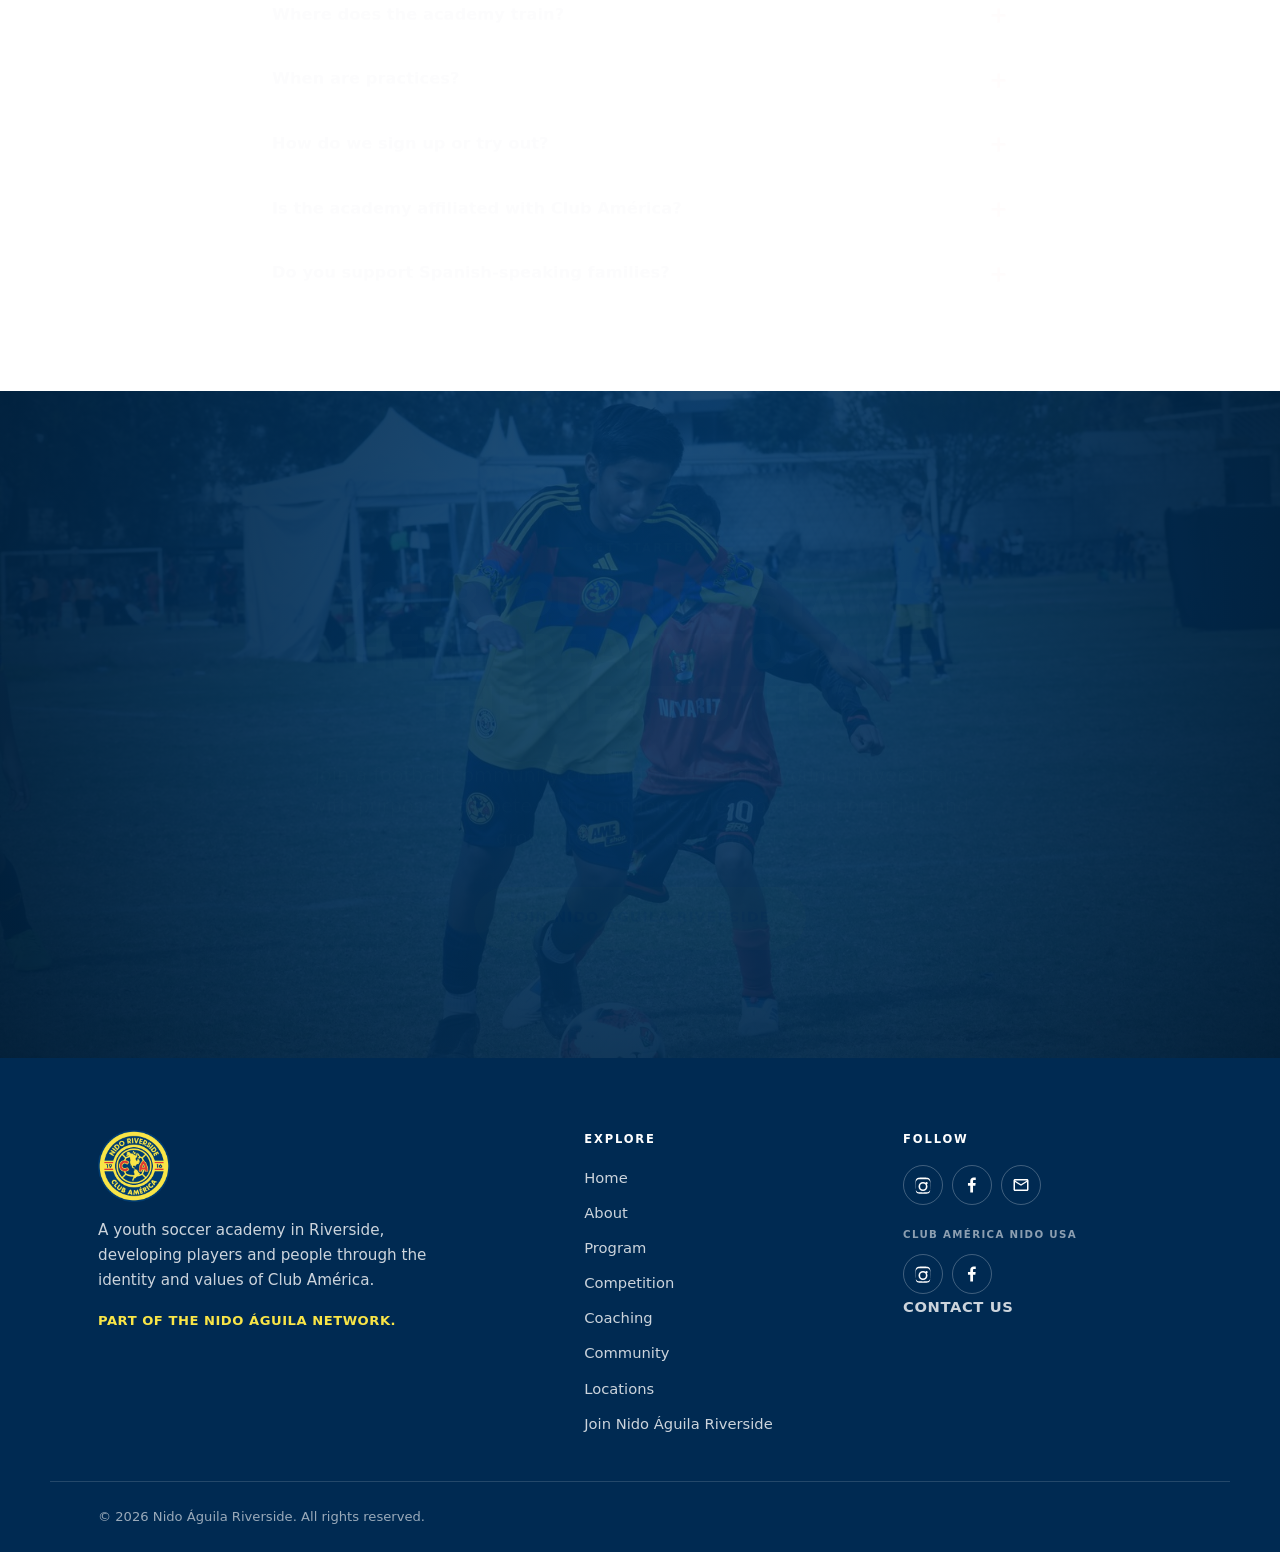
==== commit d266d707: "staff" ====
--- a/index.html
+++ b/index.html
@@ -65,6 +65,10 @@
         "sameAs": [
           "https://www.facebook.com/p/Nido-%C3%81guila-Riverside-61582146720180/",
           "https://www.instagram.com/nidoaguilariverside/"
+        ],
+        "employee": [
+          { "@type": "Person", "name": "Hugo Gutiérrez", "jobTitle": "Sports Director and Coordinator" },
+          { "@type": "Person", "name": "Alex González", "jobTitle": "Coach" }
         ],
         "parentOrganization": {
           "@type": "SportsOrganization",
--- a/css/style.css
+++ b/css/style.css
@@ -1331,6 +1331,55 @@
   margin: 0;
   color: var(--color-ink-soft);
   line-height: 1.65;
+}
+
+/* --------------------------------------------------------------------------
+   Coaches
+   -------------------------------------------------------------------------- */
+
+.coach-grid {
+  display: flex;
+  flex-wrap: wrap;
+  justify-content: center;
+  gap: clamp(1.5rem, 1rem + 2.5vw, 3rem);
+  margin: 0;
+  padding: 0;
+  list-style: none;
+}
+
+.coach-card {
+  flex: 0 1 clamp(240px, 40vw, 300px);
+  text-align: center;
+}
+
+.coach-photo {
+  width: 100%;
+  aspect-ratio: 4 / 5;
+  object-fit: cover;
+  object-position: top;
+  border-radius: var(--radius);
+  background: var(--color-card);
+  box-shadow: var(--shadow);
+  margin-bottom: 1.1rem;
+}
+
+.coach-name {
+  margin: 0;
+  font-family: var(--font-heading);
+  font-weight: 800;
+  font-size: 1.1rem;
+  letter-spacing: -0.01em;
+  color: var(--color-primary);
+}
+
+.coach-role {
+  margin: 0.2rem 0 0;
+  font-family: var(--font-heading);
+  font-weight: 700;
+  font-size: 0.72rem;
+  letter-spacing: 0.12em;
+  text-transform: uppercase;
+  color: var(--color-red);
 }
 
 /* --------------------------------------------------------------------------
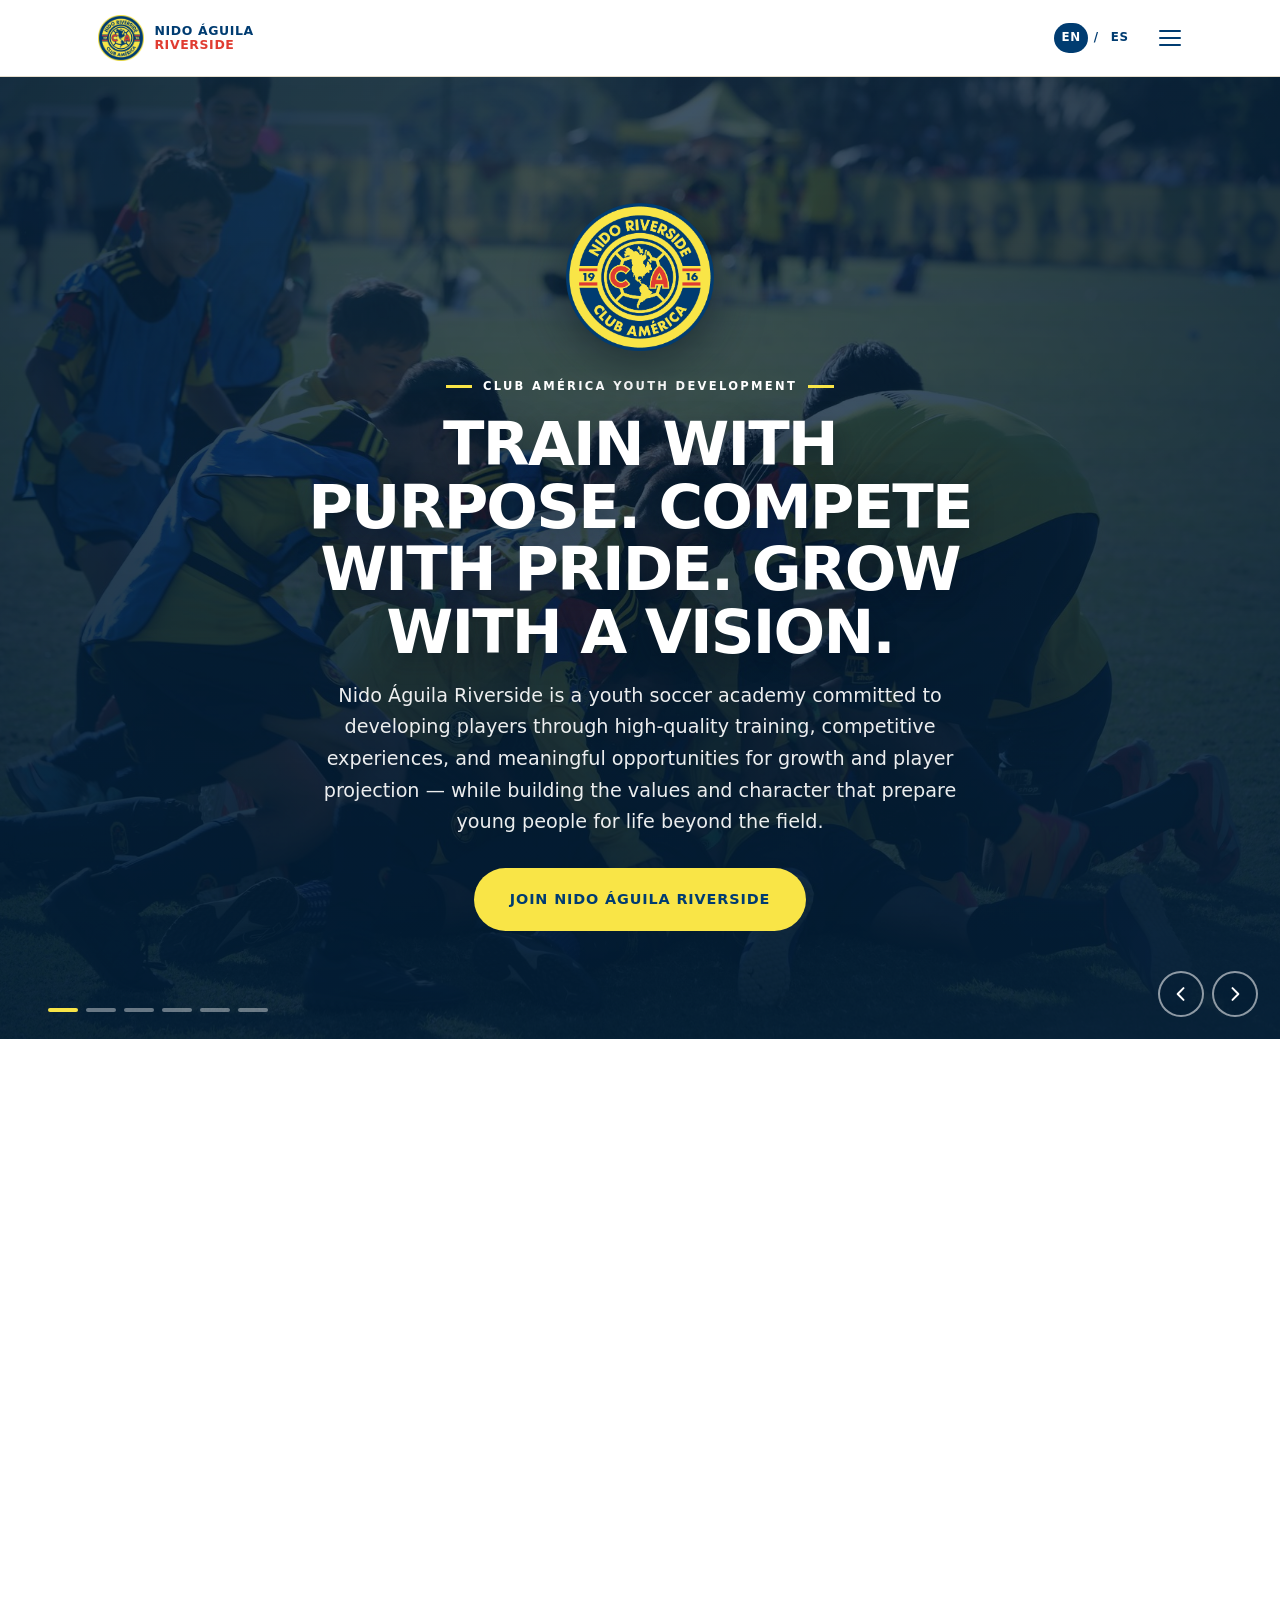
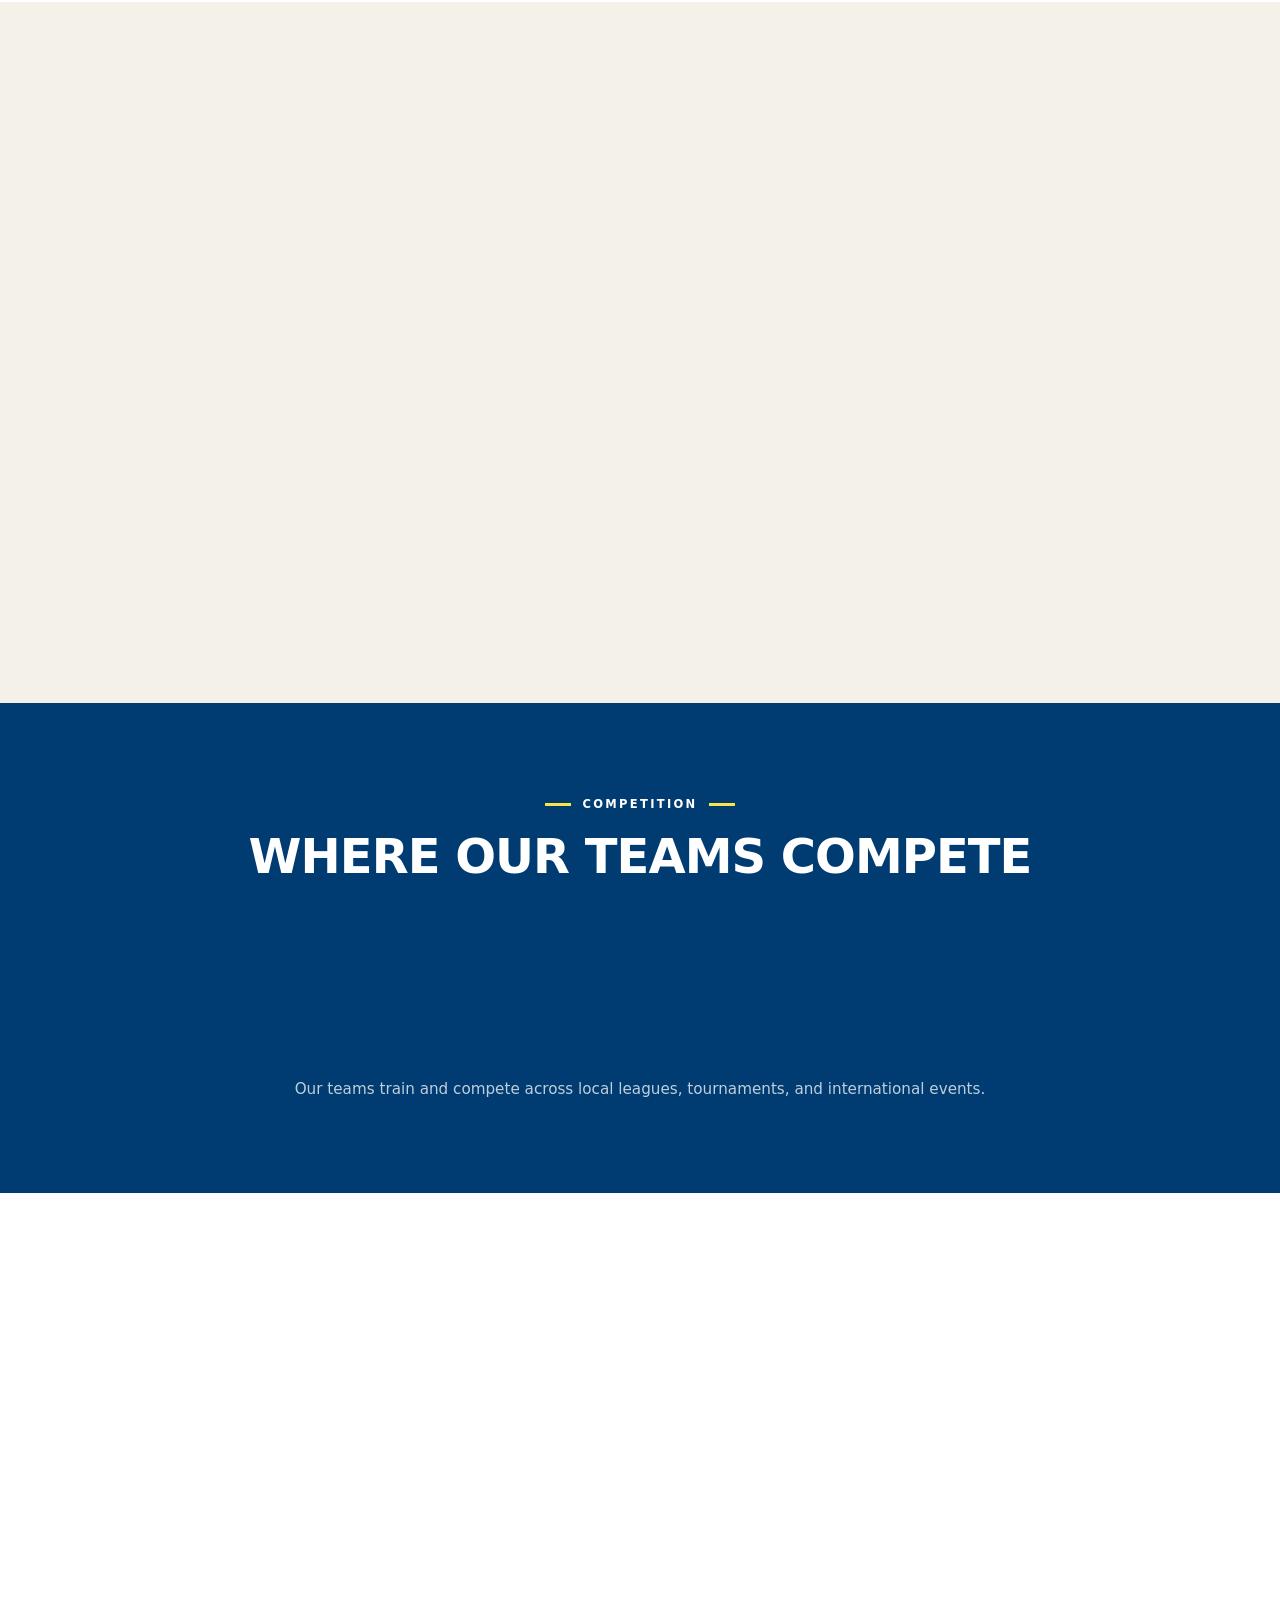
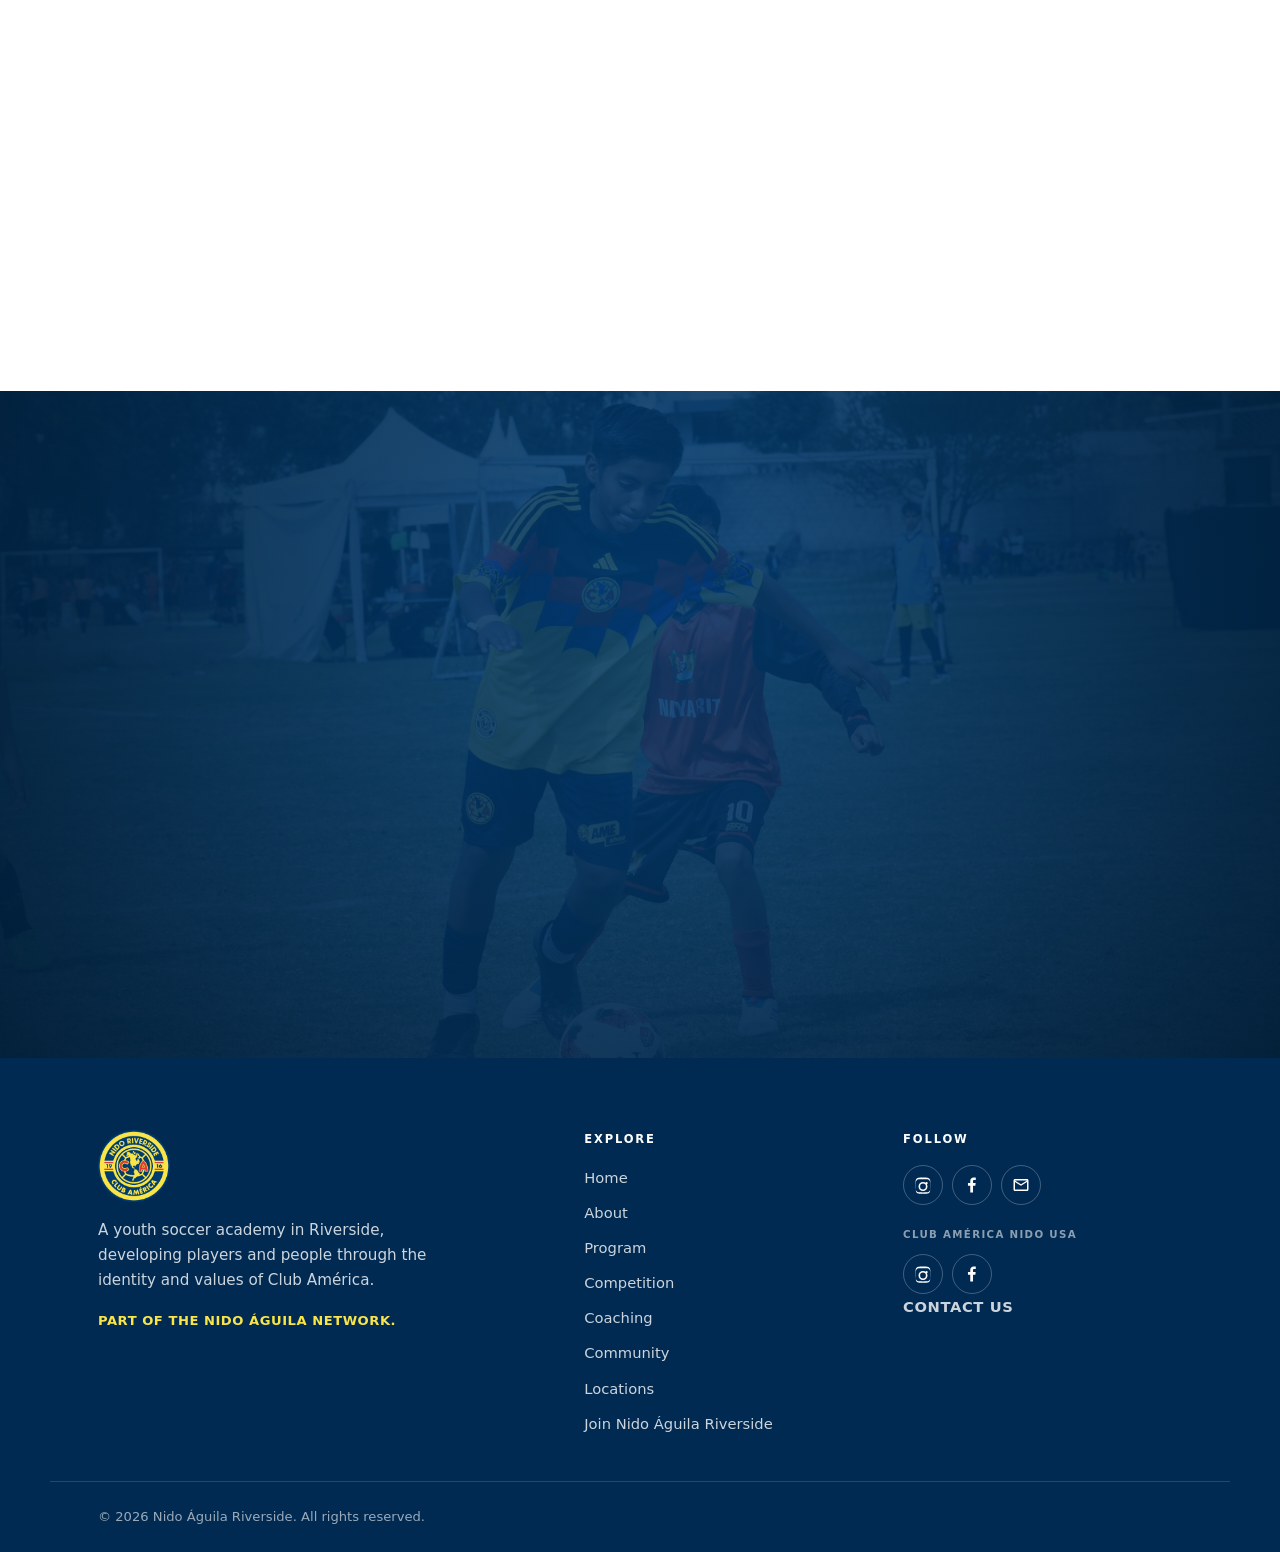
==== commit 20fa07cd: "Replace Facebook and Instagram links Updated social media links for the organization." ====
--- a/index.html
+++ b/index.html
@@ -63,8 +63,8 @@
           { "@type": "OpeningHoursSpecification", "dayOfWeek": ["Tuesday", "Thursday"], "opens": "18:00", "closes": "20:00" }
         ],
         "sameAs": [
-          "https://www.facebook.com/p/Nido-%C3%81guila-Riverside-61582146720180/",
-          "https://www.instagram.com/nidoaguilariverside/"
+          "https://www.facebook.com/share/1LVbinFJgQ/?mibextid=wwXIfr",
+          "https://www.instagram.com/nidoriverside/"
         ],
         "employee": [
           { "@type": "Person", "name": "Hugo Gutiérrez", "jobTitle": "Sports Director and Coordinator" },
